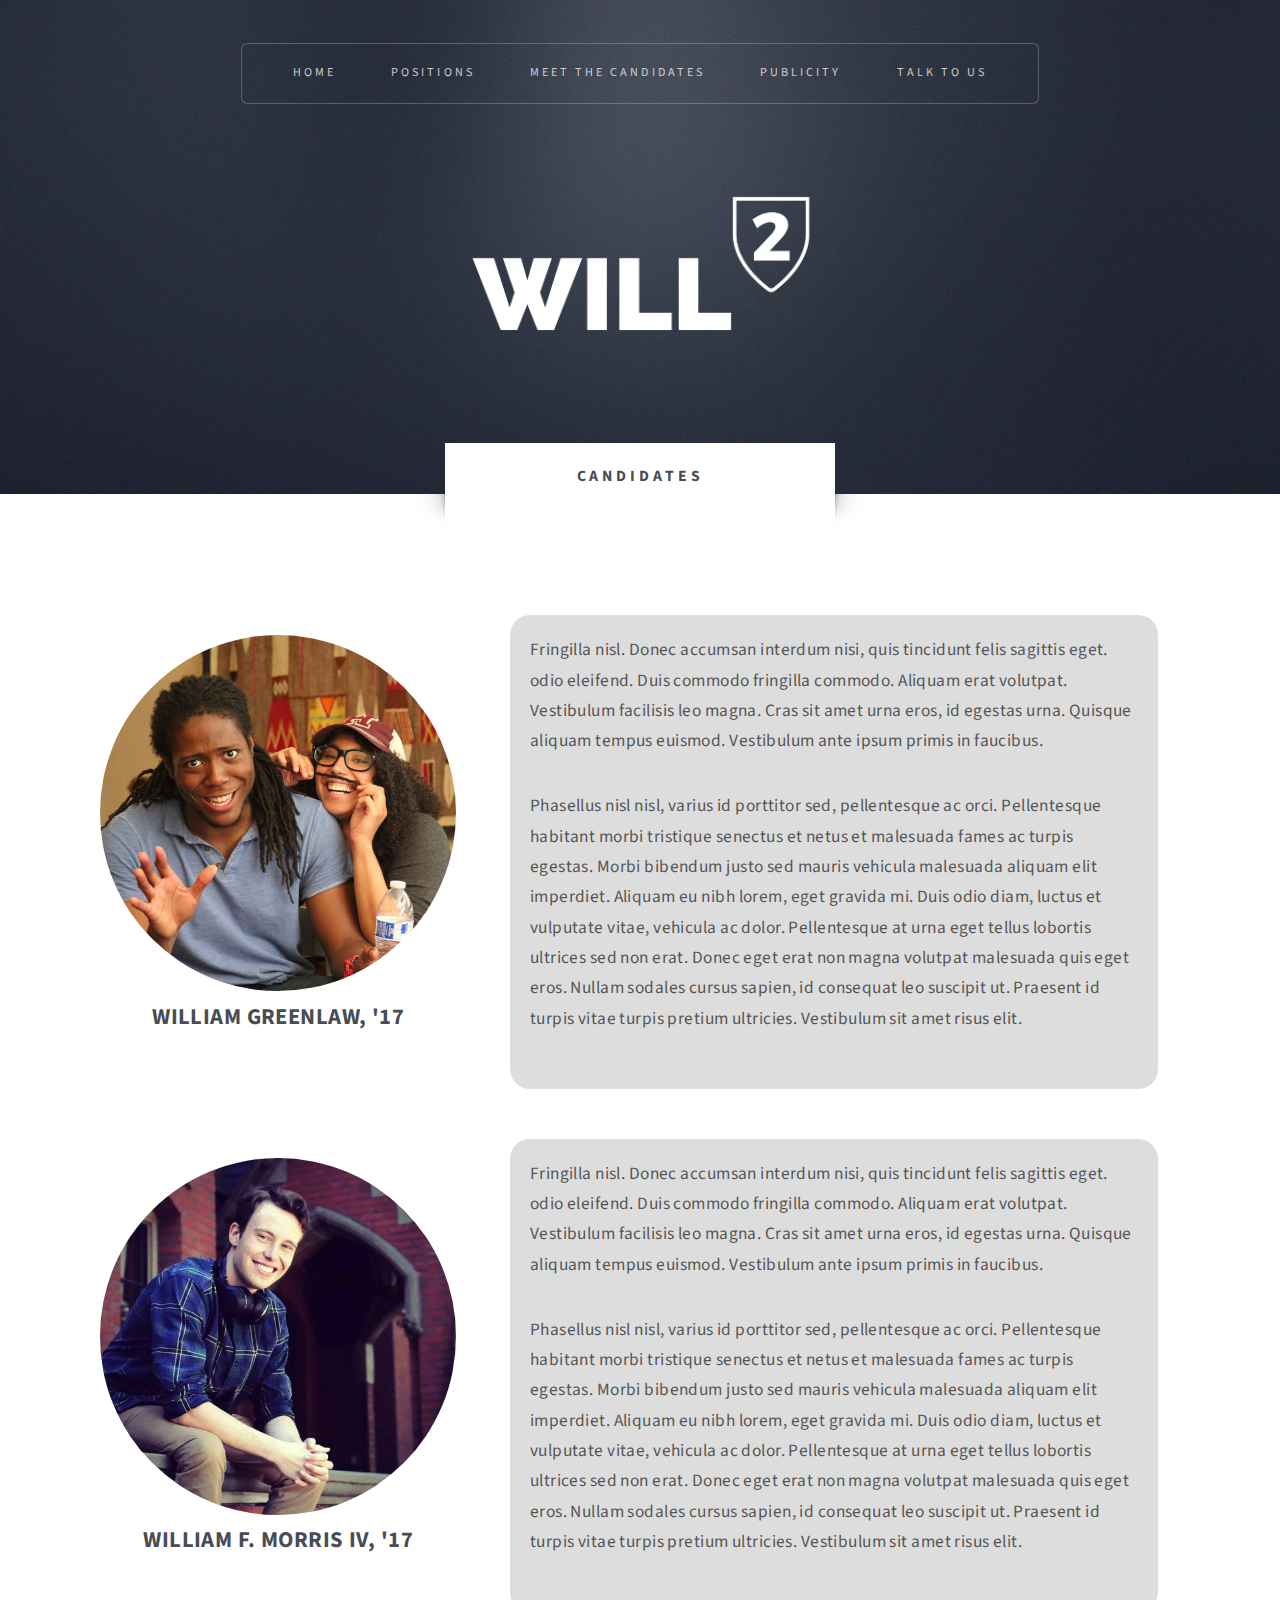
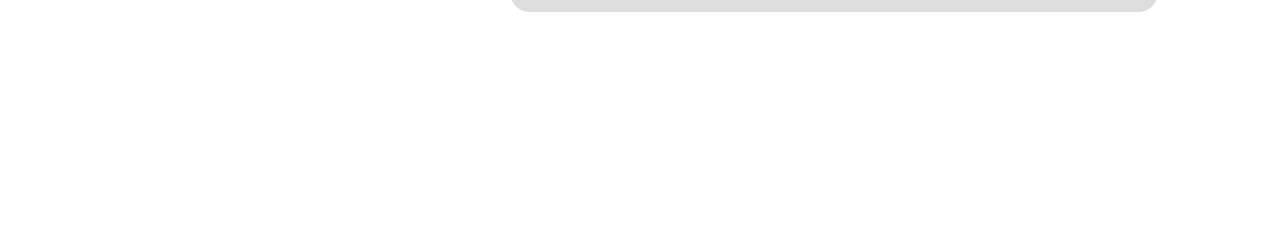
==== candidates.html @ 23d691d0 "effectively done with candidates page" ====
<!DOCTYPE HTML>
<!--
	Escape Velocity by HTML5 UP
	html5up.net | @n33co
	Free for personal and commercial use under the CCA 3.0 license (html5up.net/license)
-->
<html>
	<head>
		<title>Left Sidebar - >Escape Velocity by HTML5 UP</title>
		<meta charset="utf-8" />
		<meta name="viewport" content="width=device-width, initial-scale=1" />
		<!--[if lte IE 8]><script src="assets/js/ie/html5shiv.js"></script><![endif]-->
		<link rel="stylesheet" href="assets/css/main.css" />
		<!--[if lte IE 8]><link rel="stylesheet" href="assets/css/ie8.css" /><![endif]-->
	</head>
	<body class="no-sidebar">
		<div id="page-wrapper">

			<!-- Header -->
				<div id="header-wrapper" class="wrapper">
					<div id="header">

						<!-- Logo -->
							<div id="logo" style="position: relative; bottom: 50px">
								<img src = "images/WW-logoWhite.png" style = "height:250px"></img>
							</div>

						<!-- Nav -->
							<nav id="nav">
								<ul>
									<li class="current"><a href="index.html">Home</a></li>
									<li>
										<a href="#">Positions</a>
										<ul>
											<li><a href="#">Sexual Assault</a></li>
											<li><a href="#">Mental Health</a></li>
											<li><a href="#">Social Spaces</a></li>
											<li><a href="#">Accessibility</a></li>
										</ul>
									</li>
									<li><a href="candidates.html">Meet the Candidates</a></li>
									<li><a href="publicity.html">Publicity</a></li>
									<li><a href="contact.html">Talk to Us</a></li>
								</ul>
							</nav>

					</div>
				</div>
<!-- Main -->
				<div class="wrapper style2">
					<div class="title">Candidates</div>
					<div id="main" class="container">

						<!-- Content -->
							<div id="content">
								<div class = "block">
									<div class="profile-block">
										<img class="profile" src="images/greenlaw.jpg">
										<div align="center" class="profile-title">
											<p><strong>WILLIAM GREENLAW, '17</strong></p> 
										</div>
									</div>
									<div class = "profile-content">
										<p>Fringilla nisl. Donec accumsan interdum nisi, quis tincidunt felis sagittis eget.
											odio eleifend. Duis commodo fringilla commodo. Aliquam erat volutpat. Vestibulum
											facilisis leo magna. Cras sit amet urna eros, id egestas urna. Quisque aliquam
											tempus euismod. Vestibulum ante ipsum primis in faucibus.</p>
											<p>Phasellus nisl nisl, varius id porttitor sed, pellentesque ac orci. Pellentesque
											habitant morbi tristique senectus et netus et malesuada fames ac turpis egestas. Morbi
											bibendum justo sed mauris vehicula malesuada aliquam elit imperdiet. Aliquam eu nibh
											lorem, eget gravida mi. Duis odio diam, luctus et vulputate vitae, vehicula ac dolor.
											Pellentesque at urna eget tellus lobortis ultrices sed non erat. Donec eget erat non
											magna volutpat malesuada quis eget eros. Nullam sodales cursus sapien, id consequat
											leo suscipit ut. Praesent id turpis vitae turpis pretium ultricies. Vestibulum sit
											amet risus elit.</p>
									</div>
								</div>
								
								<div class = "block">
									<div class="profile-block">
										<img class="profile" src="images/morris.jpg">
										<div align="center" class="profile-title">
											<p><strong>WILLIAM F. MORRIS IV, '17</strong></p> 
										</div>
									</div>
									<div class = "profile-content">
										<p>Fringilla nisl. Donec accumsan interdum nisi, quis tincidunt felis sagittis eget.
											odio eleifend. Duis commodo fringilla commodo. Aliquam erat volutpat. Vestibulum
											facilisis leo magna. Cras sit amet urna eros, id egestas urna. Quisque aliquam
											tempus euismod. Vestibulum ante ipsum primis in faucibus.</p>
											<p>Phasellus nisl nisl, varius id porttitor sed, pellentesque ac orci. Pellentesque
											habitant morbi tristique senectus et netus et malesuada fames ac turpis egestas. Morbi
											bibendum justo sed mauris vehicula malesuada aliquam elit imperdiet. Aliquam eu nibh
											lorem, eget gravida mi. Duis odio diam, luctus et vulputate vitae, vehicula ac dolor.
											Pellentesque at urna eget tellus lobortis ultrices sed non erat. Donec eget erat non
											magna volutpat malesuada quis eget eros. Nullam sodales cursus sapien, id consequat
											leo suscipit ut. Praesent id turpis vitae turpis pretium ultricies. Vestibulum sit
											amet risus elit.</p>
									</div>
								</div>
							</div>

					</div>
				</div>

			
		<!-- Scripts -->

			<script src="assets/js/jquery.min.js"></script>
			<script src="assets/js/jquery.dropotron.min.js"></script>
			<script src="assets/js/skel.min.js"></script>
			<script src="assets/js/skel-viewport.min.js"></script>
			<script src="assets/js/util.js"></script>
			<!--[if lte IE 8]><script src="assets/js/ie/respond.min.js"></script><![endif]-->
			<script src="assets/js/main.js"></script>

	</body>
</html>
---- assets/css/main.css ----
@import url("http://fonts.googleapis.com/css?family=Source+Sans+Pro:400,400italic,700,900");
@import url("font-awesome.min.css");

/*
	Escape Velocity by HTML5 UP
	html5up.net | @n33co
	Free for personal and commercial use under the CCA 3.0 license (html5up.net/license)
*/

/* Reset */

	html, body, div, span, applet, object, iframe, h1, h2, h3, h4, h5, h6, p, blockquote, pre, a, abbr, acronym, address, big, cite, code, del, dfn, em, img, ins, kbd, q, s, samp, small, strike, strong, sub, sup, tt, var, b, u, i, center, dl, dt, dd, ol, ul, li, fieldset, form, label, legend, table, caption, tbody, tfoot, thead, tr, th, td, article, aside, canvas, details, embed, figure, figcaption, footer, header, hgroup, menu, nav, output, ruby, section, summary, time, mark, audio, video {
		margin: 0;
		padding: 0;
		border: 0;
		font-size: 100%;
		font: inherit;
		vertical-align: baseline;
	}

	article, aside, details, figcaption, figure, footer, header, hgroup, menu, nav, section {
		display: block;
	}

	body {
		line-height: 1;
	}

	ol, ul {
		list-style: none;
	}

	blockquote, q {
		quotes: none;
	}

	blockquote:before, blockquote:after, q:before, q:after {
		content: '';
		content: none;
	}

	table {
		border-collapse: collapse;
		border-spacing: 0;
	}

	body {
		-webkit-text-size-adjust: none;
	}

/* Box Model */

	*, *:before, *:after {
		-moz-box-sizing: border-box;
		-webkit-box-sizing: border-box;
		box-sizing: border-box;
	}

/* Containers */

	.container {
		margin-left: auto;
		margin-right: auto;
	}

	.container.\31 25\25 {
		width: 100%;
		max-width: 1200px;
		min-width: 960px;
	}

	.container.\37 5\25 {
		width: 720px;
	}

	.container.\35 0\25 {
		width: 480px;
	}

	.container.\32 5\25 {
		width: 240px;
	}

	.container {
		width: 960px;
	}

	@media screen and (min-width: 737px) {

		.container.\31 25\25 {
			width: 100%;
			max-width: 1500px;
			min-width: 1200px;
		}

		.container.\37 5\25 {
			width: 900px;
		}

		.container.\35 0\25 {
			width: 600px;
		}

		.container.\32 5\25 {
			width: 300px;
		}

		.container {
			width: 1200px;
		}

	}

	@media screen and (min-width: 737px) and (max-width: 1200px) {

		.container.\31 25\25 {
			width: 100%;
			max-width: 1250px;
			min-width: 1000px;
		}

		.container.\37 5\25 {
			width: 750px;
		}

		.container.\35 0\25 {
			width: 500px;
		}

		.container.\32 5\25 {
			width: 250px;
		}

		.container {
			width: 1000px;
		}

	}

	@media screen and (max-width: 736px) {

		.container.\31 25\25 {
			width: 100%;
			max-width: 125%;
			min-width: 100%;
		}

		.container.\37 5\25 {
			width: 75%;
		}

		.container.\35 0\25 {
			width: 50%;
		}

		.container.\32 5\25 {
			width: 25%;
		}

		.container {
			width: 100% !important;
		}

	}

/* Grid */

	.row {
		border-bottom: solid 1px transparent;
		-moz-box-sizing: border-box;
		-webkit-box-sizing: border-box;
		box-sizing: border-box;
	}

	.row > * {
		float: left;
		-moz-box-sizing: border-box;
		-webkit-box-sizing: border-box;
		box-sizing: border-box;
	}

	.row:after, .row:before {
		content: '';
		display: block;
		clear: both;
		height: 0;
	}

	.row.uniform > * > :first-child {
		margin-top: 0;
	}

	.row.uniform > * > :last-child {
		margin-bottom: 0;
	}

	.row.\30 \25 > * {
		padding: 0 0 0 0px;
	}

	.row.\30 \25 {
		margin: 0 0 -1px 0px;
	}

	.row.uniform.\30 \25 > * {
		padding: 0px 0 0 0px;
	}

	.row.uniform.\30 \25 {
		margin: 0px 0 -1px 0px;
	}

	.row > * {
		padding: 0 0 0 40px;
	}

	.row {
		margin: 0 0 -1px -40px;
	}

	.row.uniform > * {
		padding: 40px 0 0 40px;
	}

	.row.uniform {
		margin: -40px 0 -1px -40px;
	}

	.row.\32 00\25 > * {
		padding: 0 0 0 80px;
	}

	.row.\32 00\25 {
		margin: 0 0 -1px -80px;
	}

	.row.uniform.\32 00\25 > * {
		padding: 80px 0 0 80px;
	}

	.row.uniform.\32 00\25 {
		margin: -80px 0 -1px -80px;
	}

	.row.\31 50\25 > * {
		padding: 0 0 0 60px;
	}

	.row.\31 50\25 {
		margin: 0 0 -1px -60px;
	}

	.row.uniform.\31 50\25 > * {
		padding: 60px 0 0 60px;
	}

	.row.uniform.\31 50\25 {
		margin: -60px 0 -1px -60px;
	}

	.row.\35 0\25 > * {
		padding: 0 0 0 20px;
	}

	.row.\35 0\25 {
		margin: 0 0 -1px -20px;
	}

	.row.uniform.\35 0\25 > * {
		padding: 20px 0 0 20px;
	}

	.row.uniform.\35 0\25 {
		margin: -20px 0 -1px -20px;
	}

	.row.\32 5\25 > * {
		padding: 0 0 0 10px;
	}

	.row.\32 5\25 {
		margin: 0 0 -1px -10px;
	}

	.row.uniform.\32 5\25 > * {
		padding: 10px 0 0 10px;
	}

	.row.uniform.\32 5\25 {
		margin: -10px 0 -1px -10px;
	}

	.\31 2u, .\31 2u\24 {
		width: 100%;
		clear: none;
		margin-left: 0;
	}

	.\31 1u, .\31 1u\24 {
		width: 91.6666666667%;
		clear: none;
		margin-left: 0;
	}

	.\31 0u, .\31 0u\24 {
		width: 83.3333333333%;
		clear: none;
		margin-left: 0;
	}

	.\39 u, .\39 u\24 {
		width: 75%;
		clear: none;
		margin-left: 0;
	}

	.\38 u, .\38 u\24 {
		width: 66.6666666667%;
		clear: none;
		margin-left: 0;
	}

	.\37 u, .\37 u\24 {
		width: 58.3333333333%;
		clear: none;
		margin-left: 0;
	}

	.\36 u, .\36 u\24 {
		width: 50%;
		clear: none;
		margin-left: 0;
	}

	.\35 u, .\35 u\24 {
		width: 41.6666666667%;
		clear: none;
		margin-left: 0;
	}

	.\34 u, .\34 u\24 {
		width: 33.3333333333%;
		clear: none;
		margin-left: 0;
	}

	.\33 u, .\33 u\24 {
		width: 25%;
		clear: none;
		margin-left: 0;
	}

	.\32 u, .\32 u\24 {
		width: 16.6666666667%;
		clear: none;
		margin-left: 0;
	}

	.\31 u, .\31 u\24 {
		width: 8.3333333333%;
		clear: none;
		margin-left: 0;
	}

	.\31 2u\24 + *,
	.\31 1u\24 + *,
	.\31 0u\24 + *,
	.\39 u\24 + *,
	.\38 u\24 + *,
	.\37 u\24 + *,
	.\36 u\24 + *,
	.\35 u\24 + *,
	.\34 u\24 + *,
	.\33 u\24 + *,
	.\32 u\24 + *,
	.\31 u\24 + * {
		clear: left;
	}

	.\-11u {
		margin-left: 91.66667%;
	}

	.\-10u {
		margin-left: 83.33333%;
	}

	.\-9u {
		margin-left: 75%;
	}

	.\-8u {
		margin-left: 66.66667%;
	}

	.\-7u {
		margin-left: 58.33333%;
	}

	.\-6u {
		margin-left: 50%;
	}

	.\-5u {
		margin-left: 41.66667%;
	}

	.\-4u {
		margin-left: 33.33333%;
	}

	.\-3u {
		margin-left: 25%;
	}

	.\-2u {
		margin-left: 16.66667%;
	}

	.\-1u {
		margin-left: 8.33333%;
	}

	@media screen and (min-width: 737px) {

		.row > * {
			padding: 50px 0 0 50px;
		}

		.row {
			margin: -50px 0 -1px -50px;
		}

		.row.uniform > * {
			padding: 50px 0 0 50px;
		}

		.row.uniform {
			margin: -50px 0 -1px -50px;
		}

		.row.\32 00\25 > * {
			padding: 100px 0 0 100px;
		}

		.row.\32 00\25 {
			margin: -100px 0 -1px -100px;
		}

		.row.uniform.\32 00\25 > * {
			padding: 100px 0 0 100px;
		}

		.row.uniform.\32 00\25 {
			margin: -100px 0 -1px -100px;
		}

		.row.\31 50\25 > * {
			padding: 75px 0 0 75px;
		}

		.row.\31 50\25 {
			margin: -75px 0 -1px -75px;
		}

		.row.uniform.\31 50\25 > * {
			padding: 75px 0 0 75px;
		}

		.row.uniform.\31 50\25 {
			margin: -75px 0 -1px -75px;
		}

		.row.\35 0\25 > * {
			padding: 25px 0 0 25px;
		}

		.row.\35 0\25 {
			margin: -25px 0 -1px -25px;
		}

		.row.uniform.\35 0\25 > * {
			padding: 25px 0 0 25px;
		}

		.row.uniform.\35 0\25 {
			margin: -25px 0 -1px -25px;
		}

		.row.\32 5\25 > * {
			padding: 12.5px 0 0 12.5px;
		}

		.row.\32 5\25 {
			margin: -12.5px 0 -1px -12.5px;
		}

		.row.uniform.\32 5\25 > * {
			padding: 12.5px 0 0 12.5px;
		}

		.row.uniform.\32 5\25 {
			margin: -12.5px 0 -1px -12.5px;
		}

		.\31 2u\28desktop\29, .\31 2u\24\28desktop\29 {
			width: 100%;
			clear: none;
			margin-left: 0;
		}

		.\31 1u\28desktop\29, .\31 1u\24\28desktop\29 {
			width: 91.6666666667%;
			clear: none;
			margin-left: 0;
		}

		.\31 0u\28desktop\29, .\31 0u\24\28desktop\29 {
			width: 83.3333333333%;
			clear: none;
			margin-left: 0;
		}

		.\39 u\28desktop\29, .\39 u\24\28desktop\29 {
			width: 75%;
			clear: none;
			margin-left: 0;
		}

		.\38 u\28desktop\29, .\38 u\24\28desktop\29 {
			width: 66.6666666667%;
			clear: none;
			margin-left: 0;
		}

		.\37 u\28desktop\29, .\37 u\24\28desktop\29 {
			width: 58.3333333333%;
			clear: none;
			margin-left: 0;
		}

		.\36 u\28desktop\29, .\36 u\24\28desktop\29 {
			width: 50%;
			clear: none;
			margin-left: 0;
		}

		.\35 u\28desktop\29, .\35 u\24\28desktop\29 {
			width: 41.6666666667%;
			clear: none;
			margin-left: 0;
		}

		.\34 u\28desktop\29, .\34 u\24\28desktop\29 {
			width: 33.3333333333%;
			clear: none;
			margin-left: 0;
		}

		.\33 u\28desktop\29, .\33 u\24\28desktop\29 {
			width: 25%;
			clear: none;
			margin-left: 0;
		}

		.\32 u\28desktop\29, .\32 u\24\28desktop\29 {
			width: 16.6666666667%;
			clear: none;
			margin-left: 0;
		}

		.\31 u\28desktop\29, .\31 u\24\28desktop\29 {
			width: 8.3333333333%;
			clear: none;
			margin-left: 0;
		}

		.\31 2u\24\28desktop\29 + *,
		.\31 1u\24\28desktop\29 + *,
		.\31 0u\24\28desktop\29 + *,
		.\39 u\24\28desktop\29 + *,
		.\38 u\24\28desktop\29 + *,
		.\37 u\24\28desktop\29 + *,
		.\36 u\24\28desktop\29 + *,
		.\35 u\24\28desktop\29 + *,
		.\34 u\24\28desktop\29 + *,
		.\33 u\24\28desktop\29 + *,
		.\32 u\24\28desktop\29 + *,
		.\31 u\24\28desktop\29 + * {
			clear: left;
		}

		.\-11u\28desktop\29 {
			margin-left: 91.66667%;
		}

		.\-10u\28desktop\29 {
			margin-left: 83.33333%;
		}

		.\-9u\28desktop\29 {
			margin-left: 75%;
		}

		.\-8u\28desktop\29 {
			margin-left: 66.66667%;
		}

		.\-7u\28desktop\29 {
			margin-left: 58.33333%;
		}

		.\-6u\28desktop\29 {
			margin-left: 50%;
		}

		.\-5u\28desktop\29 {
			margin-left: 41.66667%;
		}

		.\-4u\28desktop\29 {
			margin-left: 33.33333%;
		}

		.\-3u\28desktop\29 {
			margin-left: 25%;
		}

		.\-2u\28desktop\29 {
			margin-left: 16.66667%;
		}

		.\-1u\28desktop\29 {
			margin-left: 8.33333%;
		}

	}

	@media screen and (min-width: 737px) and (max-width: 1200px) {

		.row > * {
			padding: 35px 0 0 35px;
		}

		.row {
			margin: -35px 0 -1px -35px;
		}

		.row.uniform > * {
			padding: 35px 0 0 35px;
		}

		.row.uniform {
			margin: -35px 0 -1px -35px;
		}

		.row.\32 00\25 > * {
			padding: 70px 0 0 70px;
		}

		.row.\32 00\25 {
			margin: -70px 0 -1px -70px;
		}

		.row.uniform.\32 00\25 > * {
			padding: 70px 0 0 70px;
		}

		.row.uniform.\32 00\25 {
			margin: -70px 0 -1px -70px;
		}

		.row.\31 50\25 > * {
			padding: 52.5px 0 0 52.5px;
		}

		.row.\31 50\25 {
			margin: -52.5px 0 -1px -52.5px;
		}

		.row.uniform.\31 50\25 > * {
			padding: 52.5px 0 0 52.5px;
		}

		.row.uniform.\31 50\25 {
			margin: -52.5px 0 -1px -52.5px;
		}

		.row.\35 0\25 > * {
			padding: 17.5px 0 0 17.5px;
		}

		.row.\35 0\25 {
			margin: -17.5px 0 -1px -17.5px;
		}

		.row.uniform.\35 0\25 > * {
			padding: 17.5px 0 0 17.5px;
		}

		.row.uniform.\35 0\25 {
			margin: -17.5px 0 -1px -17.5px;
		}

		.row.\32 5\25 > * {
			padding: 8.75px 0 0 8.75px;
		}

		.row.\32 5\25 {
			margin: -8.75px 0 -1px -8.75px;
		}

		.row.uniform.\32 5\25 > * {
			padding: 8.75px 0 0 8.75px;
		}

		.row.uniform.\32 5\25 {
			margin: -8.75px 0 -1px -8.75px;
		}

		.\31 2u\28tablet\29, .\31 2u\24\28tablet\29 {
			width: 100%;
			clear: none;
			margin-left: 0;
		}

		.\31 1u\28tablet\29, .\31 1u\24\28tablet\29 {
			width: 91.6666666667%;
			clear: none;
			margin-left: 0;
		}

		.\31 0u\28tablet\29, .\31 0u\24\28tablet\29 {
			width: 83.3333333333%;
			clear: none;
			margin-left: 0;
		}

		.\39 u\28tablet\29, .\39 u\24\28tablet\29 {
			width: 75%;
			clear: none;
			margin-left: 0;
		}

		.\38 u\28tablet\29, .\38 u\24\28tablet\29 {
			width: 66.6666666667%;
			clear: none;
			margin-left: 0;
		}

		.\37 u\28tablet\29, .\37 u\24\28tablet\29 {
			width: 58.3333333333%;
			clear: none;
			margin-left: 0;
		}

		.\36 u\28tablet\29, .\36 u\24\28tablet\29 {
			width: 50%;
			clear: none;
			margin-left: 0;
		}

		.\35 u\28tablet\29, .\35 u\24\28tablet\29 {
			width: 41.6666666667%;
			clear: none;
			margin-left: 0;
		}

		.\34 u\28tablet\29, .\34 u\24\28tablet\29 {
			width: 33.3333333333%;
			clear: none;
			margin-left: 0;
		}

		.\33 u\28tablet\29, .\33 u\24\28tablet\29 {
			width: 25%;
			clear: none;
			margin-left: 0;
		}

		.\32 u\28tablet\29, .\32 u\24\28tablet\29 {
			width: 16.6666666667%;
			clear: none;
			margin-left: 0;
		}

		.\31 u\28tablet\29, .\31 u\24\28tablet\29 {
			width: 8.3333333333%;
			clear: none;
			margin-left: 0;
		}

		.\31 2u\24\28tablet\29 + *,
		.\31 1u\24\28tablet\29 + *,
		.\31 0u\24\28tablet\29 + *,
		.\39 u\24\28tablet\29 + *,
		.\38 u\24\28tablet\29 + *,
		.\37 u\24\28tablet\29 + *,
		.\36 u\24\28tablet\29 + *,
		.\35 u\24\28tablet\29 + *,
		.\34 u\24\28tablet\29 + *,
		.\33 u\24\28tablet\29 + *,
		.\32 u\24\28tablet\29 + *,
		.\31 u\24\28tablet\29 + * {
			clear: left;
		}

		.\-11u\28tablet\29 {
			margin-left: 91.66667%;
		}

		.\-10u\28tablet\29 {
			margin-left: 83.33333%;
		}

		.\-9u\28tablet\29 {
			margin-left: 75%;
		}

		.\-8u\28tablet\29 {
			margin-left: 66.66667%;
		}

		.\-7u\28tablet\29 {
			margin-left: 58.33333%;
		}

		.\-6u\28tablet\29 {
			margin-left: 50%;
		}

		.\-5u\28tablet\29 {
			margin-left: 41.66667%;
		}

		.\-4u\28tablet\29 {
			margin-left: 33.33333%;
		}

		.\-3u\28tablet\29 {
			margin-left: 25%;
		}

		.\-2u\28tablet\29 {
			margin-left: 16.66667%;
		}

		.\-1u\28tablet\29 {
			margin-left: 8.33333%;
		}

	}

	@media screen and (max-width: 736px) {

		.row > * {
			padding: 10px 0 0 10px;
		}

		.row {
			margin: -10px 0 -1px -10px;
		}

		.row.uniform > * {
			padding: 10px 0 0 10px;
		}

		.row.uniform {
			margin: -10px 0 -1px -10px;
		}

		.row.\32 00\25 > * {
			padding: 20px 0 0 20px;
		}

		.row.\32 00\25 {
			margin: -20px 0 -1px -20px;
		}

		.row.uniform.\32 00\25 > * {
			padding: 20px 0 0 20px;
		}

		.row.uniform.\32 00\25 {
			margin: -20px 0 -1px -20px;
		}

		.row.\31 50\25 > * {
			padding: 15px 0 0 15px;
		}

		.row.\31 50\25 {
			margin: -15px 0 -1px -15px;
		}

		.row.uniform.\31 50\25 > * {
			padding: 15px 0 0 15px;
		}

		.row.uniform.\31 50\25 {
			margin: -15px 0 -1px -15px;
		}

		.row.\35 0\25 > * {
			padding: 5px 0 0 5px;
		}

		.row.\35 0\25 {
			margin: -5px 0 -1px -5px;
		}

		.row.uniform.\35 0\25 > * {
			padding: 5px 0 0 5px;
		}

		.row.uniform.\35 0\25 {
			margin: -5px 0 -1px -5px;
		}

		.row.\32 5\25 > * {
			padding: 2.5px 0 0 2.5px;
		}

		.row.\32 5\25 {
			margin: -2.5px 0 -1px -2.5px;
		}

		.row.uniform.\32 5\25 > * {
			padding: 2.5px 0 0 2.5px;
		}

		.row.uniform.\32 5\25 {
			margin: -2.5px 0 -1px -2.5px;
		}

		.\31 2u\28mobile\29, .\31 2u\24\28mobile\29 {
			width: 100%;
			clear: none;
			margin-left: 0;
		}

		.\31 1u\28mobile\29, .\31 1u\24\28mobile\29 {
			width: 91.6666666667%;
			clear: none;
			margin-left: 0;
		}

		.\31 0u\28mobile\29, .\31 0u\24\28mobile\29 {
			width: 83.3333333333%;
			clear: none;
			margin-left: 0;
		}

		.\39 u\28mobile\29, .\39 u\24\28mobile\29 {
			width: 75%;
			clear: none;
			margin-left: 0;
		}

		.\38 u\28mobile\29, .\38 u\24\28mobile\29 {
			width: 66.6666666667%;
			clear: none;
			margin-left: 0;
		}

		.\37 u\28mobile\29, .\37 u\24\28mobile\29 {
			width: 58.3333333333%;
			clear: none;
			margin-left: 0;
		}

		.\36 u\28mobile\29, .\36 u\24\28mobile\29 {
			width: 50%;
			clear: none;
			margin-left: 0;
		}

		.\35 u\28mobile\29, .\35 u\24\28mobile\29 {
			width: 41.6666666667%;
			clear: none;
			margin-left: 0;
		}

		.\34 u\28mobile\29, .\34 u\24\28mobile\29 {
			width: 33.3333333333%;
			clear: none;
			margin-left: 0;
		}

		.\33 u\28mobile\29, .\33 u\24\28mobile\29 {
			width: 25%;
			clear: none;
			margin-left: 0;
		}

		.\32 u\28mobile\29, .\32 u\24\28mobile\29 {
			width: 16.6666666667%;
			clear: none;
			margin-left: 0;
		}

		.\31 u\28mobile\29, .\31 u\24\28mobile\29 {
			width: 8.3333333333%;
			clear: none;
			margin-left: 0;
		}

		.\31 2u\24\28mobile\29 + *,
		.\31 1u\24\28mobile\29 + *,
		.\31 0u\24\28mobile\29 + *,
		.\39 u\24\28mobile\29 + *,
		.\38 u\24\28mobile\29 + *,
		.\37 u\24\28mobile\29 + *,
		.\36 u\24\28mobile\29 + *,
		.\35 u\24\28mobile\29 + *,
		.\34 u\24\28mobile\29 + *,
		.\33 u\24\28mobile\29 + *,
		.\32 u\24\28mobile\29 + *,
		.\31 u\24\28mobile\29 + * {
			clear: left;
		}

		.\-11u\28mobile\29 {
			margin-left: 91.66667%;
		}

		.\-10u\28mobile\29 {
			margin-left: 83.33333%;
		}

		.\-9u\28mobile\29 {
			margin-left: 75%;
		}

		.\-8u\28mobile\29 {
			margin-left: 66.66667%;
		}

		.\-7u\28mobile\29 {
			margin-left: 58.33333%;
		}

		.\-6u\28mobile\29 {
			margin-left: 50%;
		}

		.\-5u\28mobile\29 {
			margin-left: 41.66667%;
		}

		.\-4u\28mobile\29 {
			margin-left: 33.33333%;
		}

		.\-3u\28mobile\29 {
			margin-left: 25%;
		}

		.\-2u\28mobile\29 {
			margin-left: 16.66667%;
		}

		.\-1u\28mobile\29 {
			margin-left: 8.33333%;
		}

	}

/* Basic */

	@-ms-viewport {
		width: device-width;
	}

	body, input, textarea, select {
		font-family: 'Source Sans Pro', sans-serif;
		font-weight: 400;
		color: #919499;
	}

	body.is-loading * {
		-moz-transition: none !important;
		-webkit-transition: none !important;
		-ms-transition: none !important;
		transition: none !important;
		-moz-animation: none !important;
		-webkit-animation: none !important;
		-ms-animation: none !important;
		animation: none !important;
	}

	h1, h2, h3, h4, h5, h6 {
		font-weight: 700;
		color: #484d55;
	}

		h1 a, h2 a, h3 a, h4 a, h5 a, h6 a {
			color: inherit;
			text-decoration: none;
		}

	a {
		-moz-transition: color .25s ease-in-out;
		-webkit-transition: color .25s ease-in-out;
		-ms-transition: color .25s ease-in-out;
		transition: color .25s ease-in-out;
		text-decoration: underline;
		color: #717479;
	}

		a:hover {
			text-decoration: none;
		}

	strong, b {
		font-weight: 700;
		color: #484d55;
	}

	blockquote {
		border-left: solid 0.5em #ddd;
		padding: 1em 0 1em 2em;
		font-style: italic;
	}

	em, i {
		font-style: italic;
	}

	hr {
		border: 0;
		border-top: solid 1px #ddd;
	}

	sub {
		position: relative;
		top: 0.5em;
		font-size: 0.8em;
	}

	sup {
		position: relative;
		top: -0.5em;
		font-size: 0.8em;
	}

	.nobr {
		white-space: nowrap;
	}

	br.clear {
		clear: both;
	}

	p, ul, ol, dl, table, blockquote, form {
		margin-bottom: 2em;
	}

/* Table */

	table {
		width: 100%;
	}

		table.default {
			width: 100%;
		}

			table.default tbody tr:nth-child(2n+2) {
				background: #f4f4f4;
			}

			table.default td {
				padding: 0.5em 1em 0.5em 1em;
			}

			table.default th {
				text-align: left;
				font-weight: 400;
				padding: 0.5em 1em 0.5em 1em;
			}

			table.default thead {
				background: #484d55;
				color: #fff;
			}

			table.default tfoot {
				background: #eee;
			}

/* Form */

	form label {
		display: block;
		font-weight: 700;
		color: #484d55;
	}

	form input[type="text"],
	form input[type="email"],
	form input[type="password"],
	form select,
	form textarea {
		-moz-transition: all .25s ease-in-out;
		-webkit-transition: all .25s ease-in-out;
		-ms-transition: all .25s ease-in-out;
		transition: all .25s ease-in-out;
		-webkit-appearance: none;
		display: block;
		border: 0;
		background: #eee;
		box-shadow: inset 0px 0px 1px 0px #a0a1a7;
		border-radius: 0.35em;
		width: 100%;
		padding: 0.75em 1em 0.75em 1em;
	}

		form input[type="text"]:focus,
		form input[type="email"]:focus,
		form input[type="password"]:focus,
		form select:focus,
		form textarea:focus {
			background: #f8f8f8;
		}

	form input[type="text"],
	form input[type="email"]
	input[type="password"] {
		line-height: 1em;
	}

	form select {
		line-height: 1em;
	}

	form textarea {
		min-height: 10em;
	}

	form .formerize-placeholder {
		color: #555 !important;
		font-style: italic;
	}

	form ::-webkit-input-placeholder {
		color: #555 !important;
		font-style: italic;
		line-height: 1.35em;
	}

	form :-moz-placeholder {
		color: #555 !important;
		font-style: italic;
	}

	form ::-moz-placeholder {
		color: #555 !important;
		font-style: italic;
	}

	form :-ms-input-placeholder {
		color: #555 !important;
		font-style: italic;
	}

	form ::-moz-focus-inner {
		border: 0;
	}

/* Section/Article */

	section,
	article {
		margin-bottom: 3em;
	}

	section > :last-child,
	article > :last-child,
	section:last-child,
	article:last-child {
		margin-bottom: 0;
	}

	header.style1 {
		text-align: center;
	}

		header.style1 h2 {
			font-weight: 700;
		}

		header.style1 p {
			color: #b1b4b9;
		}

/* Image */

	.image {
		display: inline-block;
	}

		.image img {
			display: block;
			width: 100%;
		}

		.image.fit {
			display: block;
			width: 100%;
		}

		.image.left {
			float: left;
			margin: 0 2em 2em 0;
		}

		.image.centered {
			display: block;
			margin: 0 0 2em 0;
		}

			.image.centered img {
				margin: 0 auto;
				width: auto;
			}

		.image.featured {
			display: block;
			width: 100%;
			margin: 0 0 2em 0;
		}

/* Button */

	input[type="button"],
	input[type="submit"],
	input[type="reset"],
	button,
	.button {
		-moz-transition: all .25s ease-in-out;
		-webkit-transition: all .25s ease-in-out;
		-ms-transition: all .25s ease-in-out;
		transition: all .25s ease-in-out;
		display: inline-block;
		background: #444;
		text-align: center;
		text-transform: uppercase;
		font-weight: 700;
		letter-spacing: 0.25em;
		text-decoration: none;
		border-radius: 0.35em;
		border: 0;
		outline: 0;
		cursor: pointer;
	}

		input[type="button"]:hover,
		input[type="submit"]:hover,
		input[type="reset"]:hover,
		button:hover,
		.button:hover {
			background-color: #f98780;
		}

		input[type="button"].style1,
		input[type="submit"].style1,
		input[type="reset"].style1,
		button.style1,
		.button.style1 {
			background: #e97770 url("images/overlay.png");
			color: #fff;
		}

			input[type="button"].style1:hover,
			input[type="submit"].style1:hover,
			input[type="reset"].style1:hover,
			button.style1:hover,
			.button.style1:hover {
				background-color: #f98780;
			}

			input[type="button"].style1:active,
			input[type="submit"].style1:active,
			input[type="reset"].style1:active,
			button.style1:active,
			.button.style1:active {
				background-color: #d96760;
			}

		input[type="button"].style2,
		input[type="submit"].style2,
		input[type="reset"].style2,
		button.style2,
		.button.style2 {
			background: none;
			color: #606167;
			box-shadow: inset 0px 0px 2px 0px #a0a1a7;
		}

			input[type="button"].style2:hover,
			input[type="submit"].style2:hover,
			input[type="reset"].style2:hover,
			button.style2:hover,
			.button.style2:hover {
				box-shadow: inset 0px 0px 2px 0px #606167;
			}

			input[type="button"].style2:active,
			input[type="submit"].style2:active,
			input[type="reset"].style2:active,
			button.style2:active,
			.button.style2:active {
				box-shadow: inset 0px 0px 2px 0px #202127;
			}

		input[type="button"].style3,
		input[type="submit"].style3,
		input[type="reset"].style3,
		button.style3,
		.button.style3 {
			background: #2f333b url("images/overlay.png");
			color: #fff;
		}

			input[type="button"].style3:hover,
			input[type="submit"].style3:hover,
			input[type="reset"].style3:hover,
			button.style3:hover,
			.button.style3:hover {
				background-color: #3f434b;
			}

			input[type="button"].style3:active,
			input[type="submit"].style3:active,
			input[type="reset"].style3:active,
			button.style3:active,
			.button.style3:active {
				background-color: #1f232b;
			}

/* List */

	ul.default {
		list-style: disc;
		padding-left: 1em;
	}

		ul.default li {
			padding-left: 0.5em;
		}

	ul.style2 li {
		border-top: solid 1px #eee;
		padding: 1.5em 0 0 0;
		margin: 1.5em 0 0 0;
	}

		ul.style2 li:first-child {
			border-top: 0;
			padding-top: 0;
			margin-top: 0;
		}

	ul.style3 li {
		border-top: solid 1px #eee;
		padding: 0.5em 0 0 0;
		margin: 0.5em 0 0 0;
	}

		ul.style3 li:first-child {
			border-top: 0;
			padding-top: 0;
			margin-top: 0;
		}

	ol.default {
		list-style: decimal;
		padding-left: 1.25em;
	}

		ol.default li {
			padding-left: 0.25em;
		}

/* Feature List */

	.feature-list h3 {
		color: #e97770 !important;
	}

		.feature-list h3:before {
			position: relative;
			display: inline-block;
			color: #fff;
			background: #2f333b url("images/overlay.png");
			border-radius: 1em;
			text-align: center;
		}

/* Icons */

	.icon {
		text-decoration: none;
	}

		.icon:before {
			display: inline-block;
			font-family: FontAwesome;
			font-size: 1.25em;
			text-decoration: none;
			font-style: normal;
			font-weight: normal;
			line-height: 1;
			-webkit-font-smoothing: antialiased;
			-moz-osx-font-smoothing: grayscale;
		}

		.icon > .label {
			display: none;
		}

/* Wrappers */

	.wrapper {
		position: relative;
	}

		.wrapper .title {
			position: absolute;
			top: 0;
			left: 50%;
			text-align: center;
			text-transform: uppercase;
			display: block;
			font-weight: 700;
			letter-spacing: 0.25em;
		}

			.wrapper .title:before {
				content: '';
				position: absolute;
				bottom: -38px;
				left: -35px;
				width: 35px;
				height: 38px;
				background: url("images/shadow.png");
			}

			.wrapper .title:after {
				-moz-transform: scaleX(-1);
				-webkit-transform: scaleX(-1);
				-ms-transform: scaleX(-1);
				transform: scaleX(-1);
				content: '';
				position: absolute;
				bottom: -38px;
				right: -35px;
				width: 35px;
				height: 38px;
				background: url("images/shadow.png");
			}

		.wrapper.style1 {
			background: #DC143C url("images/overlay.png");
			color: #eee;
			color: rgba(255, 255, 255, 0.75);
		}

			.wrapper.style1 .title {
				background: #DC143C url("images/overlay.png");
				color: #fff;
			}

			.wrapper.style1 h1, .wrapper.style1 h2, .wrapper.style1 h3, .wrapper.style1 h4, .wrapper.style1 h5, .wrapper.style1 h6, .wrapper.style1 strong, .wrapper.style1 b, .wrapper.style1 a {
				color: #fff;
			}

		.wrapper.style2 {
			background: #fff;
		}

			.wrapper.style2 .title {
				background: #fff;
				color: #484d55;
			}

		.wrapper.style3 {
			background: #f3f3f3 url("images/overlay.png");
		}

			.wrapper.style3 .title {
				background: #f3f3f3 url("images/overlay.png");
				color: #484d55;
			}

			.wrapper.style3 .image {
				border: solid 10px #fff;
			}

	#header-wrapper {
		background: url("../../images/banner.jpg") center center;
		background-size: cover;
	}

		#header-wrapper:before {
			content: '';
			position: absolute;
			top: 0;
			left: 0;
			width: 100%;
			height: 100%;
			background: url("images/overlay.png");
		}

	#footer-wrapper {
		background: #282b34 url("images/overlay.png");
		color: #eee;
		color: rgba(255, 255, 255, 0.5);
	}

		#footer-wrapper h1, #footer-wrapper h2, #footer-wrapper h3, #footer-wrapper h4, #footer-wrapper h5, #footer-wrapper h6, #footer-wrapper strong, #footer-wrapper b, #footer-wrapper a {
			color: #fff;
		}

		#footer-wrapper hr {
			border-top-color: #333;
			border-top-color: rgba(255, 255, 255, 0.05);
		}

		#footer-wrapper form input[type="text"],
		#footer-wrapper form input[type="email"],
		#footer-wrapper form input[type="password"],
		#footer-wrapper form select,
		#footer-wrapper form textarea {
			background: #ccc;
			box-shadow: none;
		}

			#footer-wrapper form input[type="text"]:focus,
			#footer-wrapper form input[type="email"]:focus,
			#footer-wrapper form input[type="password"]:focus,
			#footer-wrapper form select:focus,
			#footer-wrapper form textarea:focus {
				background: #fff;
			}

		#footer-wrapper input[type="button"],
		#footer-wrapper input[type="submit"],
		#footer-wrapper input[type="reset"],
		#footer-wrapper button,
		#footer-wrapper .button {
			color: #fff;
			box-shadow: inset 0px 0px 2px 0px rgba(255, 255, 255, 0.5);
		}

			#footer-wrapper input[type="button"]:hover,
			#footer-wrapper input[type="submit"]:hover,
			#footer-wrapper input[type="reset"]:hover,
			#footer-wrapper button:hover,
			#footer-wrapper .button:hover {
				color: #fff;
				box-shadow: inset 0px 0px 2px 0px rgba(255, 255, 255, 0.65);
			}

			#footer-wrapper input[type="button"]:active,
			#footer-wrapper input[type="submit"]:active,
			#footer-wrapper input[type="reset"]:active,
			#footer-wrapper button:active,
			#footer-wrapper .button:active {
				box-shadow: inset 0px 0px 2px 0px rgba(255, 255, 255, 0.75);
			}

			#footer-wrapper input[type="button"].style2:active,
			#footer-wrapper input[type="submit"].style2:active,
			#footer-wrapper input[type="reset"].style2:active,
			#footer-wrapper button.style2:active,
			#footer-wrapper .button.style2:active {
				box-shadow: inset 0px 0px 2px 0px rgba(255, 255, 255, 0.75);
			}

		#footer-wrapper .title {
			background: #282b34 url("images/overlay.png");
			color: #eee;
		}

		#footer-wrapper header.style1 h2 {
			color: #fff;
		}

		#footer-wrapper header.style1 .p {
			color: inherit;
		}

		#footer-wrapper .feature-list section {
			border-top-color: #333;
			border-top-color: rgba(255, 255, 255, 0.05);
		}

		#footer-wrapper .feature-list h3:before {
			background: #3d4249 url("images/overlay.png");
		}

/* Logo */

	#logo h1 {
		font-weight: 900;
		text-transform: uppercase;
		color: #fff;
	}

	#logo p {
		color: #eee;
		color: rgba(255, 255, 255, 0.5);
		text-transform: uppercase;
	}

/* Intro */

	#intro > .style2 {
		font-weight: 700;
		color: #fff;
		border-radius: 0.35em;
		box-shadow: inset 0px 0px 1px 1px rgba(255, 255, 255, 0.25);
	}

		#intro > .style2 a {
			color: inherit;
			text-decoration: none;
		}

/* Highlights */

	#highlights .highlight {
		text-align: center;
	}

		#highlights .highlight h3 {
			color: #e97770;
		}

/* Copyright */

	#copyright {
		text-align: center;
	}

		#copyright ul {
			display: inline-block;
			border-radius: 0.35em;
			box-shadow: inset 0px 0px 1px 1px rgba(255, 255, 255, 0.05);
			color: #aaa;
			color: rgba(255, 255, 255, 0.25);
		}

		#copyright a {
			color: inherit;
		}

			#copyright a:hover {
				color: #fff;
			}

/* Desktop + Tablet */

	@media screen and (min-width: 737px) {

		/* Basic */

			body, input, select, textarea {
				font-size: 13pt;
				line-height: 1.75em;
				letter-spacing: 0.025em;
			}

			body {
				min-width: 1200px;
			}

			hr {
				margin: 2em 0 2em 0;
			}

		/* Section/Article */

			section, article {
				margin: 0 0 4em 0;
			}

			header.style1 {
				padding: 3em 0 3em 0;
			}

				header.style1 h2 {
					font-size: 2em;
					letter-spacing: 0.075em;
					line-height: 1.5em;
				}

				header.style1 p {
					display: block;
					margin: 1.15em 0 0 0;
					font-size: 1.3em;
					letter-spacing: 0.075em;
					line-height: 1.5em;
				}

		/* Form */

			form label {
				margin: 0.25em 0 0.5em 0;
			}

		/* Button */

			input[type="button"],
			input[type="submit"],
			input[type="reset"],
			button,
			.button {
				padding: 0 2.25em 0 2.25em;
				font-size: 0.9em;
				min-width: 12em;
				height: 4em;
				line-height: 4em;
			}

				input[type="button"].big,
				input[type="submit"].big,
				input[type="reset"].big,
				button.big,
				.button.big {
					font-size: 1em;
					min-width: 14em;
				}

		/* List */

			ul.actions {
				margin: 3em 0 0 0;
			}

				ul.actions li {
					display: inline-block;
					margin: 0 0.75em 0 0.75em;
				}

					ul.actions li:first-child {
						margin-left: 0;
					}

					ul.actions li:last-child {
						margin-right: 0;
					}

			ul.actions-centered {
				text-align: center;
			}

			form ul.actions {
				margin-top: 0;
			}

		/* Feature List */

			.feature-list section {
				padding-top: 2em;
				border-top: solid 1px #eee;
			}

			.feature-list .row:first-child section {
				padding-top: 0;
				border-top: 0;
			}

			.feature-list h3 {
				margin: 0 0 0.75em 0;
				font-size: 1.15em;
				letter-spacing: 0.05em;
				margin-top: -0.35em;
			}

				.feature-list h3:before {
					width: 64px;
					height: 64px;
					line-height: 64px;
					margin-right: 0.75em;
					font-size: 32px;
					top: 0.2em;
				}

			.feature-list p {
				margin: 0 0 0 5em;
			}

			.feature-list.small h3:before {
				font-size: 24px;
				line-height: 45px;
				width: 45px;
				height: 45px;
				margin-right: 1em;
			}

			.feature-list.small p {
				margin: 0 0 0 4em;
			}

		/* Box */

			.box header {
				margin: 0 0 1.5em 0;
			}

				.box header.style1 {
					position: relative;
					margin: -0.5em 0 0 0;
					padding-top: 0;
				}

			.box h2 {
				margin: 0 0 0.75em 0;
				font-size: 1.15em;
				letter-spacing: 0.05em;
			}

			.box h3 {
				margin: 0 0 0.5em 0;
				font-size: 1em;
				font-weight: 600;
				letter-spacing: 0.05em;
			}

			.box.post-excerpt .image.left {
				position: relative;
				top: 0.5em;
				width: 5em;
			}

			.box.post-excerpt h3, .box.post-excerpt p {
				margin-left: 7em;
			}

		/* Wrappers */

			.wrapper {
				padding: 6em 0 9em 0;
			}

				.wrapper .title {
					font-size: 0.9em;
					width: 25em;
					height: 3.25em;
					top: -3.25em;
					line-height: 3.25em;
					margin-bottom: -3.25em;
					margin-left: -12.5em;
					padding-top: 0.5em;
				}

			#header-wrapper {
				padding: 0;
			}

			#intro-wrapper {
				padding-bottom: 8em;
			}

		/* Header */

			#header {
				position: relative;
				padding: 12em 0;
			}

			.homepage #header {
				padding: 18em 0;
			}

		/* Logo */

			#logo {
				position: absolute;
				height: 5em;
				top: 50%;
				left: 0;
				width: 100%;
				text-align: center;
				margin-top: -0.5em;
			}

			.homepage #logo {
				margin-top: -1em;
			}

			#logo h1 {
				font-size: 2em;
				letter-spacing: 0.25em;
			}

			#logo p {
				margin: 1.25em 0 0 0;
				display: block;
				letter-spacing: 0.2em;
				font-size: 0.9em;
			}

		/* Nav */

			#nav {
				position: absolute;
				display: block;
				top: 2.5em;
				left: 0;
				width: 100%;
				text-align: center;
			}

				#nav > ul {
					display: inline-block;
					border-radius: 0.35em;
					box-shadow: inset 0px 0px 1px 1px rgba(255, 255, 255, 0.25);
					padding: 0 1.5em 0 1.5em;
				}

					#nav > ul > li {
						display: inline-block;
						text-align: center;
						padding: 0 1.5em 0 1.5em;
					}

						#nav > ul > li > ul {
							display: none;
						}

						#nav > ul > li > a, #nav > ul > li > span {
							display: block;
							color: #eee;
							color: rgba(255, 255, 255, 0.75);
							text-transform: uppercase;
							text-decoration: none;
							font-size: 0.7em;
							letter-spacing: 0.25em;
							height: 5em;
							line-height: 5em;
							-moz-transition: all .25s ease-in-out;
							-webkit-transition: all .25s ease-in-out;
							-o-transition: all .25s ease-in-out;
							-ms-transition: all .25s ease-in-out;
							transition: all .25s ease-in-out;
							outline: 0;
						}

						#nav > ul > li:hover > a {
							color: #fff;
						}

						#nav > ul > li.active > a, #nav > ul > li.active > span {
							color: #fff;
						}

			.dropotron {
				background: #222835 url("images/overlay.png");
				background-color: rgba(44, 50, 63, 0.925);
				padding: 1.25em 1em 1.25em 1em;
				border-radius: 0.35em;
				box-shadow: inset 0px 0px 1px 1px rgba(255, 255, 255, 0.25);
				min-width: 12em;
				text-align: left;
				margin-top: -1.25em;
				margin-left: -1px;
			}

				.dropotron.level-0 {
					margin-top: -1px;
					margin-left: 0;
					border-top-left-radius: 0;
					border-top-right-radius: 0;
				}

				.dropotron a, .dropotron span {
					-moz-transition: all .25s ease-in-out;
					-webkit-transition: all .25s ease-in-out;
					-ms-transition: all .25s ease-in-out;
					transition: all .25s ease-in-out;
					display: block;
					color: #eee;
					color: rgba(255, 255, 255, 0.75);
					text-transform: uppercase;
					text-decoration: none;
					font-size: 0.7em;
					letter-spacing: 0.25em;
					border-top: solid 1px rgba(255, 255, 255, 0.15);
					line-height: 3em;
				}

				.dropotron li:first-child a, .dropotron li:first-child span {
					border-top: 0;
				}

				.dropotron li:hover > a, .dropotron li:hover > span {
					color: #fff;
				}

		/* Intro */

			#intro {
				text-align: center;
			}

				#intro > .style1 {
					font-size: 1.5em;
					letter-spacing: 0.075em;
				}

				#intro > .style2 {
					font-size: 2.75em;
					letter-spacing: 0.075em;
					line-height: 1.35em;
					padding: 1em 0 1em 0;
					margin-bottom: 1em;
				}

				#intro > .style3 {
					font-size: 1.1em;
					width: 48em;
					margin: 0 auto;
				}

		/* Features */

			#features {
				padding: 0 6em 0 6em;
			}

				#features header.style1 {
					padding-bottom: 5em;
				}

				#features .actions {
					margin-top: 5em;
				}

		/* Highlights */

			#highlights .highlight h3 {
				margin: 0 0 0.75em 0;
				font-size: 1.15em;
				letter-spacing: 0.05em;
			}

		/* Main */

			#main {
				margin-top: 1em;
				margin-bottom: 1em;
			}

			.homepage #main {
				margin-top: 0;
				margin-bottom: 0;
			}

		/* Footer */

			#footer header.style1 {
				padding-bottom: 0;
			}

			#footer hr {
				margin: 6em 0 6em 0;
			}

		/* Copyright */

			#copyright {
				margin: 6em 0 0 0;
			}

				#copyright ul {
					padding: 0.75em 2em;
					font-size: 0.9em;
				}

					#copyright ul li {
						display: inline-block;
						margin-left: 1em;
						padding-left: 1em;
						border-left: solid 1px #333;
						border-left-color: rgba(255, 255, 255, 0.05);
					}

						#copyright ul li:first-child {
							border-left: 0;
							margin-left: 0;
							padding-left: 0;
						}

	}

/* Tablet Only */

	@media screen and (min-width: 737px) and (max-width: 1200px) {

		/* Basic */

			body {
				min-width: 1000px;
				font-size: 12pt;
				line-height: 1.5em;
				letter-spacing: 0.015em;
			}

			input, select, textarea {
				font-size: 12pt;
				line-height: 1.5em;
				letter-spacing: 0.015em;
			}

			body {
				min-width: 960px;
			}

		/* Wrappers */

			.wrapper {
				padding: 4em 0 7em 0;
			}

			#intro-wrapper {
				padding-bottom: 7em;
			}

			#footer-wrapper hr {
				margin: 3em 0 3em 0;
			}

		/* Header */

			#header {
				padding: 10em 0;
			}

			.homepage #header {
				padding: 14em 0;
			}

		/* Logo */

			#logo {
				margin-top: -0.5em !important;
			}

				#logo h1 {
					font-size: 1.75em;
				}

		/* Intro */

			#intro > .style1 {
				font-size: 1.25em;
			}

			#intro > .style2 {
				font-size: 2.25em;
			}

		/* Copyright */

			#copyright {
				margin: 3em 0 0 0;
			}

	}

/* Mobile Only */

	#navPanel, #titleBar {
		display: none;
	}

	@media screen and (max-width: 736px) {

		/* Basic */

			html, body {
				overflow-x: hidden;
			}

			body, input, select, textarea {
				line-height: 1.5em;
				font-size: 10.5pt;
				letter-spacing: 0;
			}

			h2, h3, h4, h5, h6 {
				font-size: 1.2em;
				letter-spacing: 0.05em;
				margin: 0 0 1em 0;
			}

			hr {
				margin: 1em 0 1em 0;
			}

		/* Section/Article */

			section, article {
				clear: both;
				padding: 1em 0 1em 0 !important;
			}

			header br {
				display: none;
			}

			header.style1 {
				padding: 0 0 1em 0;
			}

				header.style1 h2 {
					font-size: 1.5em;
					letter-spacing: 0.075em;
					line-height: 1.25em;
				}

				header.style1 p {
					display: block;
					margin: 0;
				}

		/* Button */

			input,
			input[type="button"],
			input[type="submit"],
			input[type="reset"],
			button,
			.button {
				display: block;
				width: 100%;
				font-size: 1em;
				padding: 1em 0 1em 0;
				max-width: 30em;
				margin: 0 auto;
			}

		/* List */

			ul.actions {
				margin: 2em 0 0 0;
			}

				ul.actions li {
					margin: 15px 0 0 0;
				}

			form ul.actions {
				margin: 1em 0 0 0;
			}

		/* Feature List */

			.feature-list section {
				border-top: solid 1px #eee;
			}

			.feature-list > div > div:first-child > div:first-child > section {
				border-top: 0;
				padding-top: 0;
			}

			.feature-list h3 {
				position: relative;
				padding: 4px 0 0 48px;
				line-height: 1.25em;
			}

				.feature-list h3:before {
					position: absolute;
					left: 0;
					top: 0;
					width: 32px;
					height: 32px;
					line-height: 32px;
					font-size: 16px;
				}

			.feature-list p {
				margin: 0 0 0 48px;
			}

		/* Box */

			.box.post-excerpt .image.left {
				position: relative;
				top: 0.25em;
				width: 25%;
				margin: 0;
			}

			.box.post-excerpt h3, .box.post-excerpt p {
				margin-left: 32.5%;
			}

		/* Off-Canvas Navigation */

			#page-wrapper {
				-moz-backface-visibility: hidden;
				-webkit-backface-visibility: hidden;
				-ms-backface-visibility: hidden;
				backface-visibility: hidden;
				-moz-transition: -moz-transform 0.5s ease;
				-webkit-transition: -webkit-transform 0.5s ease;
				-ms-transition: -ms-transform 0.5s ease;
				transition: transform 0.5s ease;
				padding-bottom: 1px;
			}

			#titleBar {
				-moz-backface-visibility: hidden;
				-webkit-backface-visibility: hidden;
				-ms-backface-visibility: hidden;
				backface-visibility: hidden;
				-moz-transition: -moz-transform 0.5s ease;
				-webkit-transition: -webkit-transform 0.5s ease;
				-ms-transition: -ms-transform 0.5s ease;
				transition: transform 0.5s ease;
				display: block;
				height: 44px;
				left: 0;
				position: fixed;
				top: 0;
				width: 100%;
				z-index: 10001;
				background: none;
			}

				#titleBar .title {
					display: none;
				}

				#titleBar .toggle {
					position: absolute;
					top: 0;
					left: 0;
					width: 60px;
					height: 44px;
				}

					#titleBar .toggle:before {
						-moz-transition: all .15s ease-in-out;
						-webkit-transition: all .15s ease-in-out;
						-ms-transition: all .15s ease-in-out;
						transition: all .15s ease-in-out;
						font-family: FontAwesome;
						text-decoration: none;
						font-style: normal;
						font-weight: normal;
						-webkit-font-smoothing: antialiased;
						-moz-osx-font-smoothing: grayscale;
						content: '\f0c9';
						font-size: 14px;
						position: absolute;
						top: 6px;
						left: 6px;
						display: block;
						width: 54px;
						height: 38px;
						line-height: 38px;
						text-align: center;
						color: rgba(255, 255, 255, 0.75);
						background-color: rgba(92, 95, 103, 0.5);
						border-radius: 0.25em;
					}

					#titleBar .toggle:active:before {
						background-color: rgba(92, 95, 103, 0.75);
					}

			#navPanel {
				-moz-backface-visibility: hidden;
				-webkit-backface-visibility: hidden;
				-ms-backface-visibility: hidden;
				backface-visibility: hidden;
				-moz-transform: translateX(-275px);
				-webkit-transform: translateX(-275px);
				-ms-transform: translateX(-275px);
				transform: translateX(-275px);
				-moz-transition: -moz-transform 0.5s ease;
				-webkit-transition: -webkit-transform 0.5s ease;
				-ms-transition: -ms-transform 0.5s ease;
				transition: transform 0.5s ease;
				display: block;
				height: 100%;
				left: 0;
				overflow-y: auto;
				position: fixed;
				top: 0;
				width: 275px;
				z-index: 10002;
				background: #242730 url("images/overlay.png");
				box-shadow: inset -3px 0px 4px 0px rgba(0, 0, 0, 0.1);
			}

				#navPanel .link {
					display: block;
					color: rgba(255, 255, 255, 0.5);
					text-transform: uppercase;
					text-decoration: none;
					font-size: 0.85em;
					letter-spacing: 0.15em;
					text-decoration: none;
					height: 44px;
					line-height: 44px;
					border-top: solid 1px rgba(255, 255, 255, 0.05);
					margin: 0 15px 0 15px;
				}

					#navPanel .link:first-child {
						border-top: 0;
					}

				#navPanel .indent-1 {
					display: inline-block;
					width: 1em;
				}

				#navPanel .indent-2 {
					display: inline-block;
					width: 2em;
				}

				#navPanel .indent-3 {
					display: inline-block;
					width: 3em;
				}

				#navPanel .indent-4 {
					display: inline-block;
					width: 4em;
				}

				#navPanel .indent-5 {
					display: inline-block;
					width: 5em;
				}

				#navPanel .depth-0 {
					color: #fff;
				}

			body.navPanel-visible #page-wrapper {
				-moz-transform: translateX(275px);
				-webkit-transform: translateX(275px);
				-ms-transform: translateX(275px);
				transform: translateX(275px);
			}

			body.navPanel-visible #titleBar {
				-moz-transform: translateX(275px);
				-webkit-transform: translateX(275px);
				-ms-transform: translateX(275px);
				transform: translateX(275px);
			}

			body.navPanel-visible #navPanel {
				-moz-transform: translateX(0);
				-webkit-transform: translateX(0);
				-ms-transform: translateX(0);
				transform: translateX(0);
			}

		/* Wrappers */

			.wrapper {
				padding: 15px 15px 5em 15px;
			}

				.wrapper .title {
					font-size: 0.9em;
					width: 18em;
					height: 2.5em;
					top: -2.5em;
					line-height: 2.5em;
					margin-bottom: -2.5em;
					margin-left: -9em;
					padding-top: 0.5em;
				}

					.wrapper .title:before, .wrapper .title:after {
						height: 15px;
						bottom: -15px;
						background-size: 100% 100%;
					}

			#header-wrapper {
				padding: 6em 2em 6em 2em;
			}

			#footer-wrapper {
				padding-top: 3em;
			}

				#footer-wrapper .feature-list section {
					border-top-color: #eee;
					border-top-color: rgba(255, 255, 255, 0.05);
				}

		/* Logo */

			#logo {
				text-align: center;
			}

				#logo h1 {
					font-size: 1.5em;
					letter-spacing: 0.2em;
				}

				#logo p {
					margin: 1.25em 0 0 0;
					display: block;
					letter-spacing: 0.2em;
					font-size: 0.9em;
				}

		/* Nav */

			#nav {
				display: none;
			}

		/* Intro */

			#intro {
				text-align: center;
				padding: 1em 2em 1em 2em !important;
				margin: 0 auto;
			}

				#intro .style2 {
					font-size: 1.5em;
					letter-spacing: 0.05em;
					line-height: 1.25em;
					padding: 1.25em;
				}

		/* Main */

			#main {
				padding: 1em 0 0 0;
			}

		/* Content */

			#content {
				padding: 0 0 2em 0;
			}

				#content header.style1 {
					padding-bottom: 2.5em;
				}

		/* Footer */

			#footer hr {
				display: none;
			}

		/* Copyright */

			#copyright {
				padding: 2em 0 0 0;
			}

				#copyright ul {
					padding: 1em 2em;
					width: 100%;
				}

					#copyright ul li {
						display: block;
						margin: 0.5em 0 0 0;
					}

						#copyright ul li:first-child {
							margin-top: 0;
						}

	}
	
	
/* Additional CSS */ 

.block {
	width: 90%;
	display: inline-block;
	position: relative;
	left: 5%;
	margin-bottom: 50px;
}

.profile-block {
	width: 33%;
	margin-right: 50px;
	display: inline-block;

}

img.profile {
	width: 100%;
	border-radius: 50%;
	
}

.profile-title {
	font-size: 1.3em;
}

.profile-content {
	width: 60%;
	background-color: #DDDDDD;
	color: #555555;
	display: inline-block;
	border-radius: 20px;
	padding: 20px;
}
---- assets/css/ie8.css ----
/*
	Escape Velocity by HTML5 UP
	html5up.net | @n33co
	Free for personal and commercial use under the CCA 3.0 license (html5up.net/license)
*/

/* Basic */

	form input[type="text"],
	form input[type="email"],
	form input[type="password"],
	form select,
	form textarea {
		position: relative;
		-ms-behavior: url("assets/js/ie/PIE.htc");
	}

	input[type="button"],
	input[type="submit"],
	input[type="reset"] {
		position: relative;
		-ms-behavior: url("assets/js/ie/PIE.htc");
	}

	.button,
	#intro > .style2,
	#copyright ul,
	#nav > ul,
	.dropotron {
		position: relative;
		-ms-behavior: url("assets/js/ie/PIE.htc");
	}

/* Section/Article */

	section > .last-child,
	article > .last-child,
	section.last-child,
	article.last-child {
		margin-bottom: 0;
	}

/* Wrappers */

	.wrapper .title:before, .wrapper .title:after {
		display: none;
	}

	#header-wrapper {
		-ms-behavior: url("assets/js/ie/backgroundsize.min.htc");
	}

/* Copyright */

	#copyright {
		margin: 0;
	}
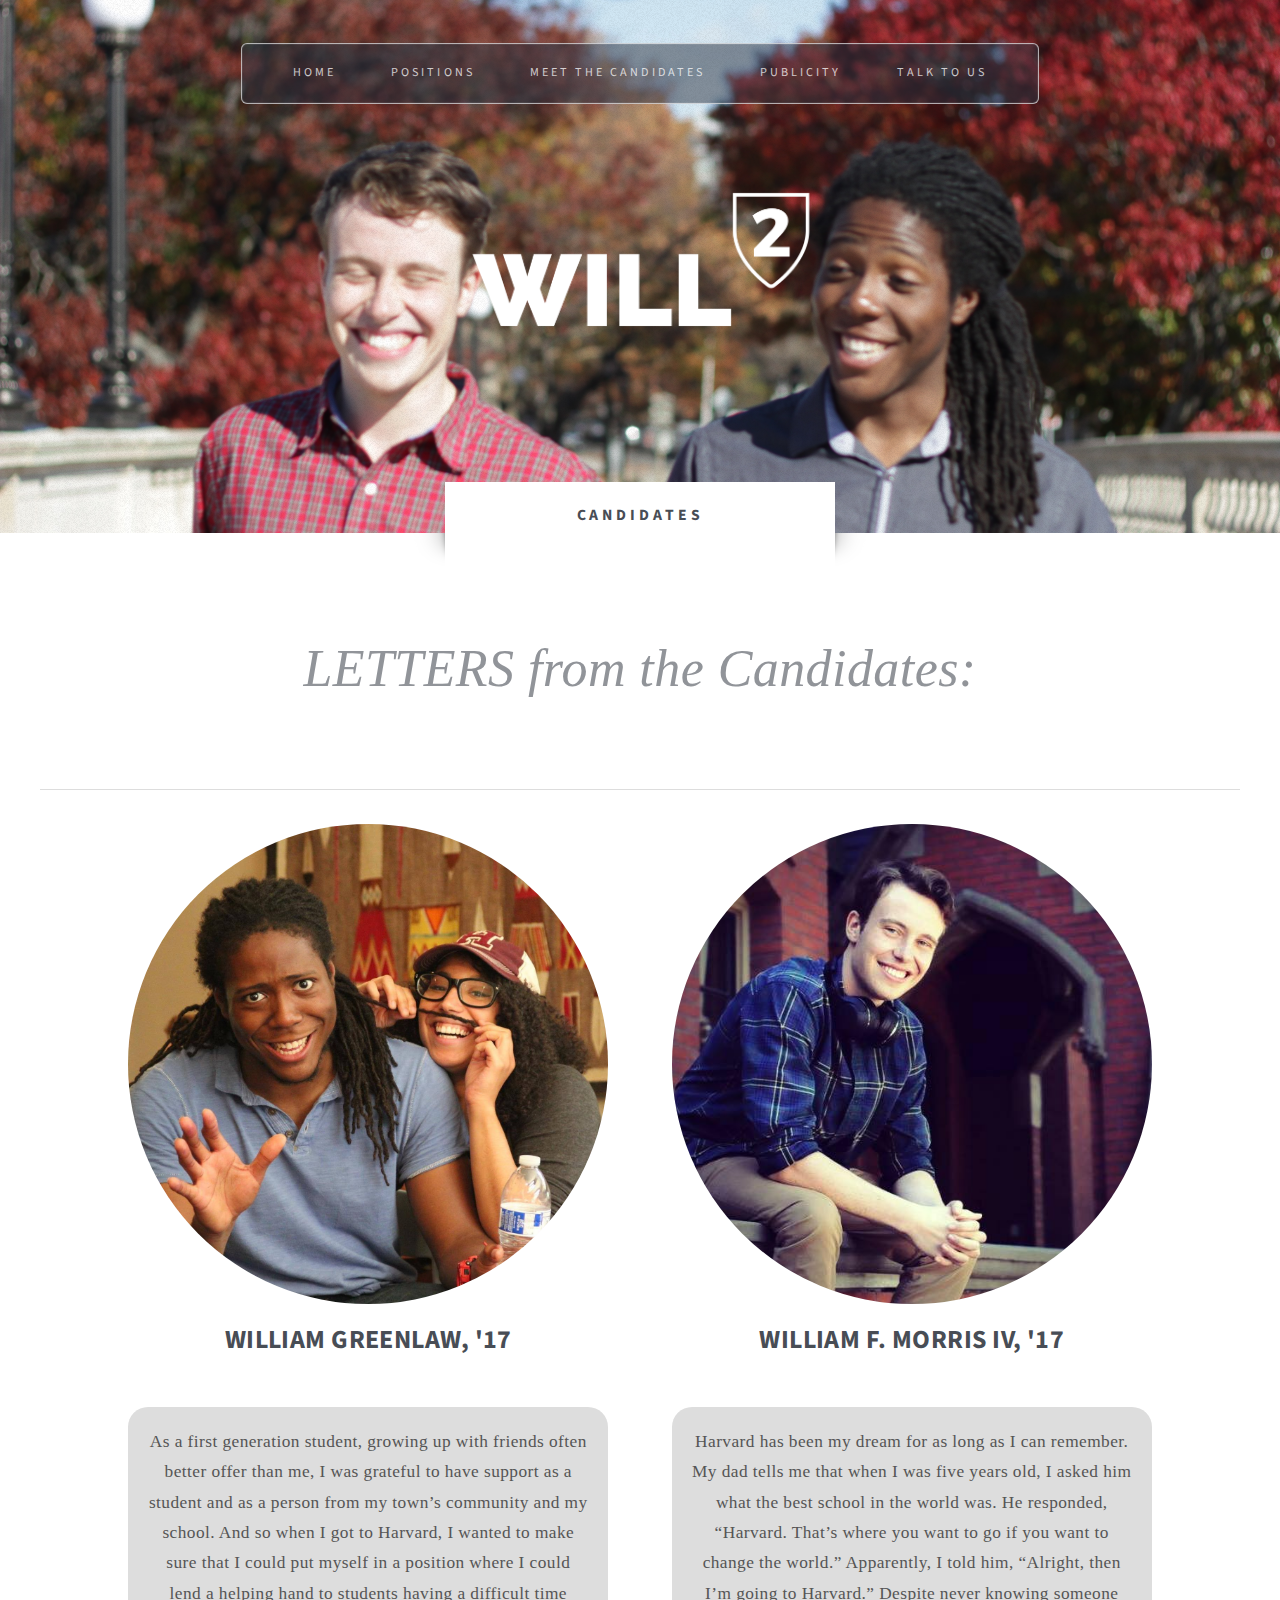
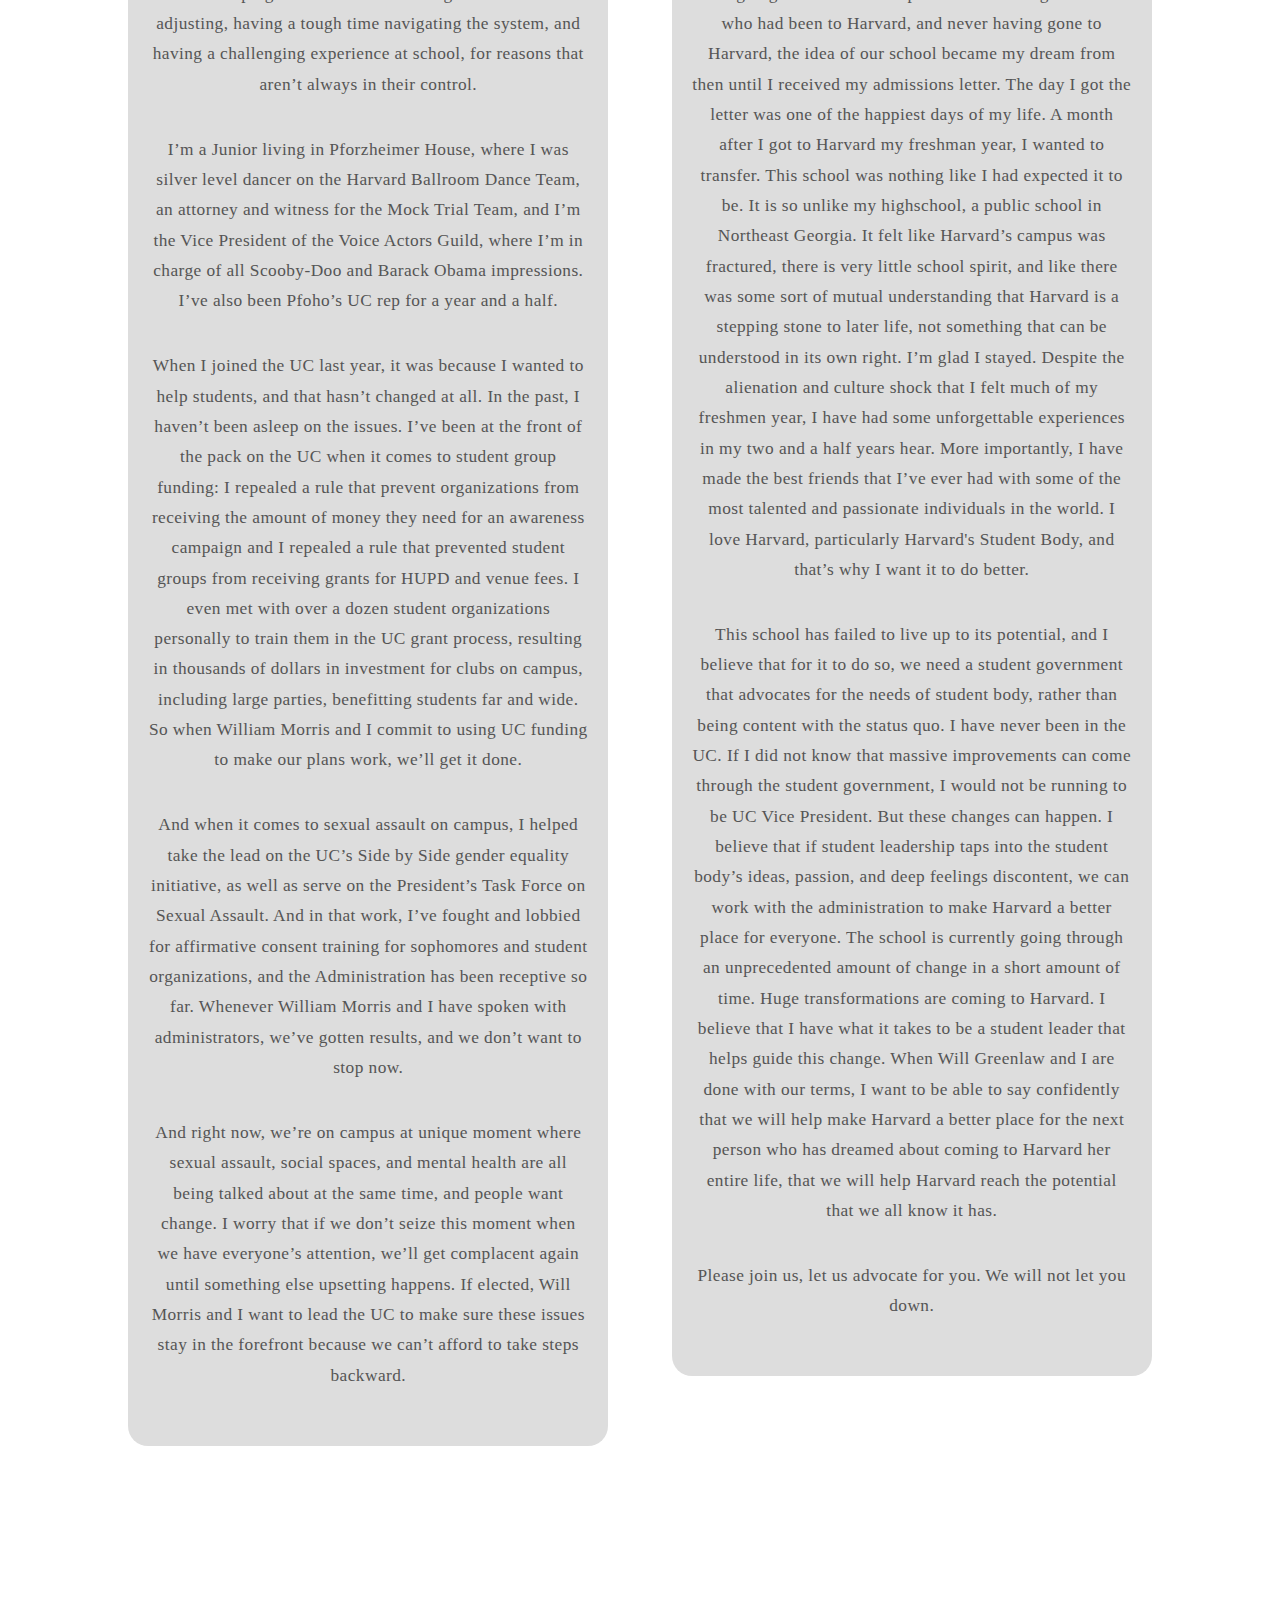
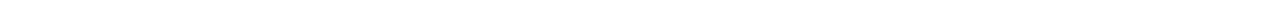
==== commit db1fedf2: "Updated all information on website, updated background picture, fixed alignment bugs" ====
--- a/candidates.html
+++ b/candidates.html
@@ -6,13 +6,20 @@
 -->
 <html>
 	<head>
-		<title>Left Sidebar - >Escape Velocity by HTML5 UP</title>
+		<title>Candidates</title>
 		<meta charset="utf-8" />
 		<meta name="viewport" content="width=device-width, initial-scale=1" />
 		<!--[if lte IE 8]><script src="assets/js/ie/html5shiv.js"></script><![endif]-->
 		<link rel="stylesheet" href="assets/css/main.css" />
 		<!--[if lte IE 8]><link rel="stylesheet" href="assets/css/ie8.css" /><![endif]-->
 	</head>
+	<script>
+		$( document ).ready(function() {
+			$(".bioClick").onClick(function(){
+				$(this).parent().class(".bio").toggle();
+			});
+		});
+	</script>
 	<body class="no-sidebar">
 		<div id="page-wrapper">
 
@@ -32,10 +39,9 @@
 									<li>
 										<a href="#">Positions</a>
 										<ul>
-											<li><a href="#">Sexual Assault</a></li>
-											<li><a href="#">Mental Health</a></li>
-											<li><a href="#">Social Spaces</a></li>
-											<li><a href="#">Accessibility</a></li>
+											<li><a href="sexual_assault.html">Sexual Assault</a></li>
+											<li><a href="mental.html">Mental Health</a></li>
+											<li><a href="social.html">Social Spaces</a></li>
 										</ul>
 									</li>
 									<li><a href="candidates.html">Meet the Candidates</a></li>
@@ -52,7 +58,9 @@
 					<div id="main" class="container">
 
 						<!-- Content -->
-							<div id="content">
+							<div id="content" align="center">
+								<p id="head"><i>LETTERS from the Candidates:</i></p>
+								<hr>
 								<div class = "block">
 									<div class="profile-block">
 										<img class="profile" src="images/greenlaw.jpg">
@@ -61,21 +69,17 @@
 										</div>
 									</div>
 									<div class = "profile-content">
-										<p>Fringilla nisl. Donec accumsan interdum nisi, quis tincidunt felis sagittis eget.
-											odio eleifend. Duis commodo fringilla commodo. Aliquam erat volutpat. Vestibulum
-											facilisis leo magna. Cras sit amet urna eros, id egestas urna. Quisque aliquam
-											tempus euismod. Vestibulum ante ipsum primis in faucibus.</p>
-											<p>Phasellus nisl nisl, varius id porttitor sed, pellentesque ac orci. Pellentesque
-											habitant morbi tristique senectus et netus et malesuada fames ac turpis egestas. Morbi
-											bibendum justo sed mauris vehicula malesuada aliquam elit imperdiet. Aliquam eu nibh
-											lorem, eget gravida mi. Duis odio diam, luctus et vulputate vitae, vehicula ac dolor.
-											Pellentesque at urna eget tellus lobortis ultrices sed non erat. Donec eget erat non
-											magna volutpat malesuada quis eget eros. Nullam sodales cursus sapien, id consequat
-											leo suscipit ut. Praesent id turpis vitae turpis pretium ultricies. Vestibulum sit
-											amet risus elit.</p>
+										<!-- <div class = "bioClick">click here</div> -->
+										<!-- <div class="bio"> -->
+											<p>As a first generation student, growing up with friends often better offer than me, I was grateful to have support as a student and as a person from my town’s community and my school. And so when I got to Harvard, I wanted to make sure that I could put myself in a position where I could lend a helping hand to students having a difficult time adjusting, having a tough time navigating the system, and having a challenging experience at school, for reasons that aren’t always in their control.</p>
+												<p>I’m a Junior living in Pforzheimer House, where I was silver level dancer on the Harvard Ballroom Dance Team, an attorney and witness for the Mock Trial Team, and I’m the Vice President of the Voice Actors Guild, where I’m in charge of all Scooby-Doo and Barack Obama impressions. I’ve also been Pfoho’s UC rep for a year and a half.</p>
+											<p>When I joined the UC last year, it was because I wanted to help students, and that hasn’t changed at all. In the past, I haven’t been asleep on the issues. I’ve been at the front of the pack on the UC when it comes to student group funding:  I repealed a rule that prevent organizations from receiving the amount of money they need for an awareness campaign and I repealed a rule that prevented student groups from receiving grants for HUPD and venue fees. I even met with over a dozen student organizations personally to train them in the UC grant process, resulting in thousands of dollars in investment for clubs on campus, including large parties, benefitting students far and wide. So when William Morris and I commit to using UC funding to make our plans work, we’ll get it done.</p>
+											<p>And when it comes to sexual assault on campus, I helped take the lead on the UC’s Side by Side gender equality initiative, as well as serve on the President’s Task Force on Sexual Assault. And in that work, I’ve fought and lobbied for affirmative consent training for sophomores and student organizations, and the Administration has been receptive so far. Whenever William Morris and I have spoken with administrators, we’ve gotten results, and we don’t want to stop now.</p>
+											<p>And right now, we’re on campus at unique moment where sexual assault, social spaces, and mental health are all being talked about at the same time, and people want change. I worry that if we don’t seize this moment when we have everyone’s attention, we’ll get complacent again until something else upsetting happens. If elected, Will Morris and I want to lead the UC to make sure these issues stay in the forefront because we can’t afford to take steps backward.</p>
+										<!-- </div> -->
 									</div>
 								</div>
-								
+							
 								<div class = "block">
 									<div class="profile-block">
 										<img class="profile" src="images/morris.jpg">
@@ -84,20 +88,12 @@
 										</div>
 									</div>
 									<div class = "profile-content">
-										<p>Fringilla nisl. Donec accumsan interdum nisi, quis tincidunt felis sagittis eget.
-											odio eleifend. Duis commodo fringilla commodo. Aliquam erat volutpat. Vestibulum
-											facilisis leo magna. Cras sit amet urna eros, id egestas urna. Quisque aliquam
-											tempus euismod. Vestibulum ante ipsum primis in faucibus.</p>
-											<p>Phasellus nisl nisl, varius id porttitor sed, pellentesque ac orci. Pellentesque
-											habitant morbi tristique senectus et netus et malesuada fames ac turpis egestas. Morbi
-											bibendum justo sed mauris vehicula malesuada aliquam elit imperdiet. Aliquam eu nibh
-											lorem, eget gravida mi. Duis odio diam, luctus et vulputate vitae, vehicula ac dolor.
-											Pellentesque at urna eget tellus lobortis ultrices sed non erat. Donec eget erat non
-											magna volutpat malesuada quis eget eros. Nullam sodales cursus sapien, id consequat
-											leo suscipit ut. Praesent id turpis vitae turpis pretium ultricies. Vestibulum sit
-											amet risus elit.</p>
+										<p>Harvard has been my dream for as long as I can remember. My dad tells me that when I was five years old, I asked him what the best school in the world was. He responded, “Harvard. That’s where you want to go if you want to change the world.” Apparently, I told him, “Alright, then I’m going to Harvard.” Despite never knowing someone who had been to Harvard, and never having gone to Harvard, the idea of our school became my dream from then until I received my admissions letter. The day I got the letter was one of the happiest days of my life. A month after I got to Harvard my freshman year, I wanted to transfer. This school was nothing like I had expected it to be. It is so unlike my highschool, a public school in Northeast Georgia. It felt like Harvard’s campus was fractured, there is very little school spirit, and like there was some sort of mutual understanding that Harvard is a stepping stone to later life, not something that can be understood in its own right. I’m glad I stayed. Despite the alienation and culture shock that I felt much of my freshmen year, I have had some unforgettable experiences in my two and a half years hear. More importantly, I have made the best friends that I’ve ever had with some of the most talented and passionate individuals in the world. I love Harvard, particularly Harvard's Student Body, and that’s why I want it to do better. </p>
+											<p>This school has failed to live up to its potential, and I believe that for it to do so, we need a student government that advocates for the needs of student body, rather than being content with the status quo. I have never been in the UC. If I did not know that massive improvements can come through the student government, I would not be running to be UC Vice President. But these changes can happen. I believe that if student leadership taps into the student body’s ideas, passion, and deep feelings discontent, we can work with the administration to make Harvard a better place for everyone. The school is currently going through an unprecedented amount of change in a short amount of time. Huge transformations are coming to Harvard. I believe that I have what it takes to be a student leader that helps guide this change. When Will Greenlaw and I are done with our terms, I want to be able to say confidently that we will help make Harvard a better place for the next person who has dreamed about coming to Harvard her entire life, that we will help Harvard reach the potential that we all know it has.</p>
+											<p>Please join us, let us advocate for you. We will not let you down.</p>
 									</div>
 								</div>
+					
 							</div>
 
 					</div>
@@ -113,6 +109,12 @@
 			<script src="assets/js/util.js"></script>
 			<!--[if lte IE 8]><script src="assets/js/ie/respond.min.js"></script><![endif]-->
 			<script src="assets/js/main.js"></script>
-
+			<script>
+				$(document).ready(function() {
+					$(".bioClick").click(function(){
+						$(this).parent().class(".bio").toggle();
+					});
+				});
+			</script>
 	</body>
 </html>--- a/assets/css/main.css
+++ b/assets/css/main.css
@@ -1599,7 +1599,7 @@
 			}
 
 	#header-wrapper {
-		background: url("../../images/banner.jpg") center center;
+		background: url("../../images/background.jpg") center center;
 		background-size: cover;
 	}
 
@@ -1704,24 +1704,25 @@
 /* Logo */
 
 	#logo h1 {
-		font-weight: 900;
+		font-weight: 700;
 		text-transform: uppercase;
 		color: #fff;
 	}
 
 	#logo p {
 		color: #eee;
-		color: rgba(255, 255, 255, 0.5);
+		color: rgb(255, 255, 255);
 		text-transform: uppercase;
 	}
 
 /* Intro */
 
 	#intro > .style2 {
-		font-weight: 700;
+		font-weight: 400;
 		color: #fff;
 		border-radius: 0.35em;
-		box-shadow: inset 0px 0px 1px 1px rgba(255, 255, 255, 0.25);
+		box-shadow: inset 0px 0px 1px 1px rgba(255, 255, 255,1);
+		padding: 30px;
 	}
 
 		#intro > .style2 a {
@@ -2018,8 +2019,9 @@
 				#nav > ul {
 					display: inline-block;
 					border-radius: 0.35em;
-					box-shadow: inset 0px 0px 1px 1px rgba(255, 255, 255, 0.25);
+					box-shadow: inset 0px 0px 1px 1px rgba(255, 255, 255, 0.7);
 					padding: 0 1.5em 0 1.5em;
+					background: rgba(44, 50, 63, 0.5)
 				}
 
 					#nav > ul > li {
@@ -2233,6 +2235,7 @@
 			#footer-wrapper hr {
 				margin: 3em 0 3em 0;
 			}
+
 
 		/* Header */
 
@@ -2655,6 +2658,7 @@
 
 			#content {
 				padding: 0 0 2em 0;
+				margin: 0;
 			}
 
 				#content header.style1 {
@@ -2693,18 +2697,17 @@
 /* Additional CSS */ 
 
 .block {
-	width: 90%;
+	width: 40%;
+	position: relative;
+	top: 0px;
+	margin: 0px 30px 0px 30px;
 	display: inline-block;
-	position: relative;
-	left: 5%;
-	margin-bottom: 50px;
+	vertical-align: top;
 }
 
 .profile-block {
-	width: 33%;
-	margin-right: 50px;
+	width: 100%;
 	display: inline-block;
-
 }
 
 img.profile {
@@ -2714,14 +2717,55 @@
 }
 
 .profile-title {
-	font-size: 1.3em;
+	font-size: 1.5em;
+	padding-top: 10px;
 }
 
 .profile-content {
-	width: 60%;
+	width: 100%;
 	background-color: #DDDDDD;
 	color: #555555;
 	display: inline-block;
 	border-radius: 20px;
 	padding: 20px;
+}
+
+.profile-content > p
+{
+	font-family: 'Crimson Text', serif;
+	font-weight: 400;
+}
+
+.content-block {
+	width: 90%;
+	position: relative;
+	left: 0px;
+	border-radius: 30px;
+	padding: 30px;
+	border: 5px solid #222835;
+	margin-top: 30px;
+}
+
+#logo {
+	position: relative;
+	bottom: 50px;
+	font-size: 1.5em;
+	color: white;
+}
+.bio {
+	display: show;
+}
+
+.content-block > h1 {
+	font-size: 1.5em;
+	color: #e97770;
+}
+#head {
+	font-family: 'Crimson Text', serif;
+	font-size: 3em;
+	float: top;
+}
+
+hr {
+	margin-top: 10px;
 }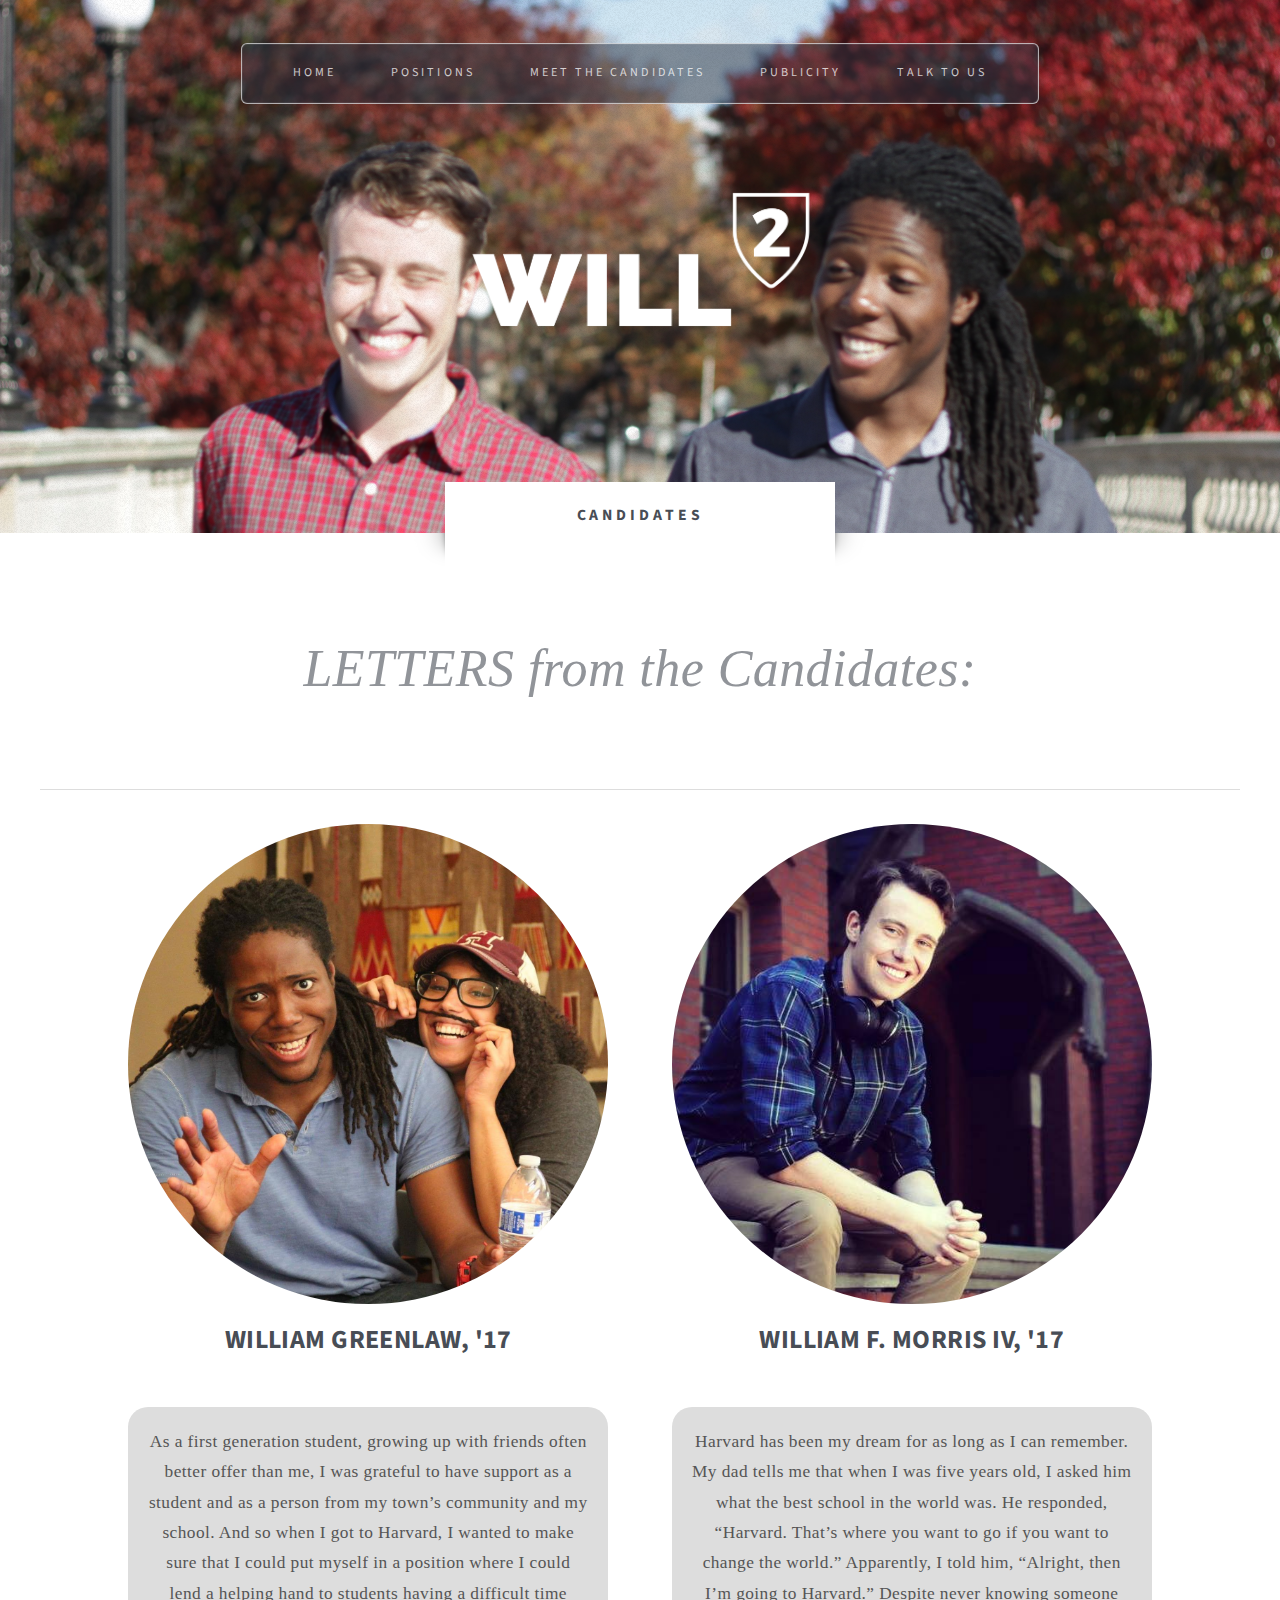
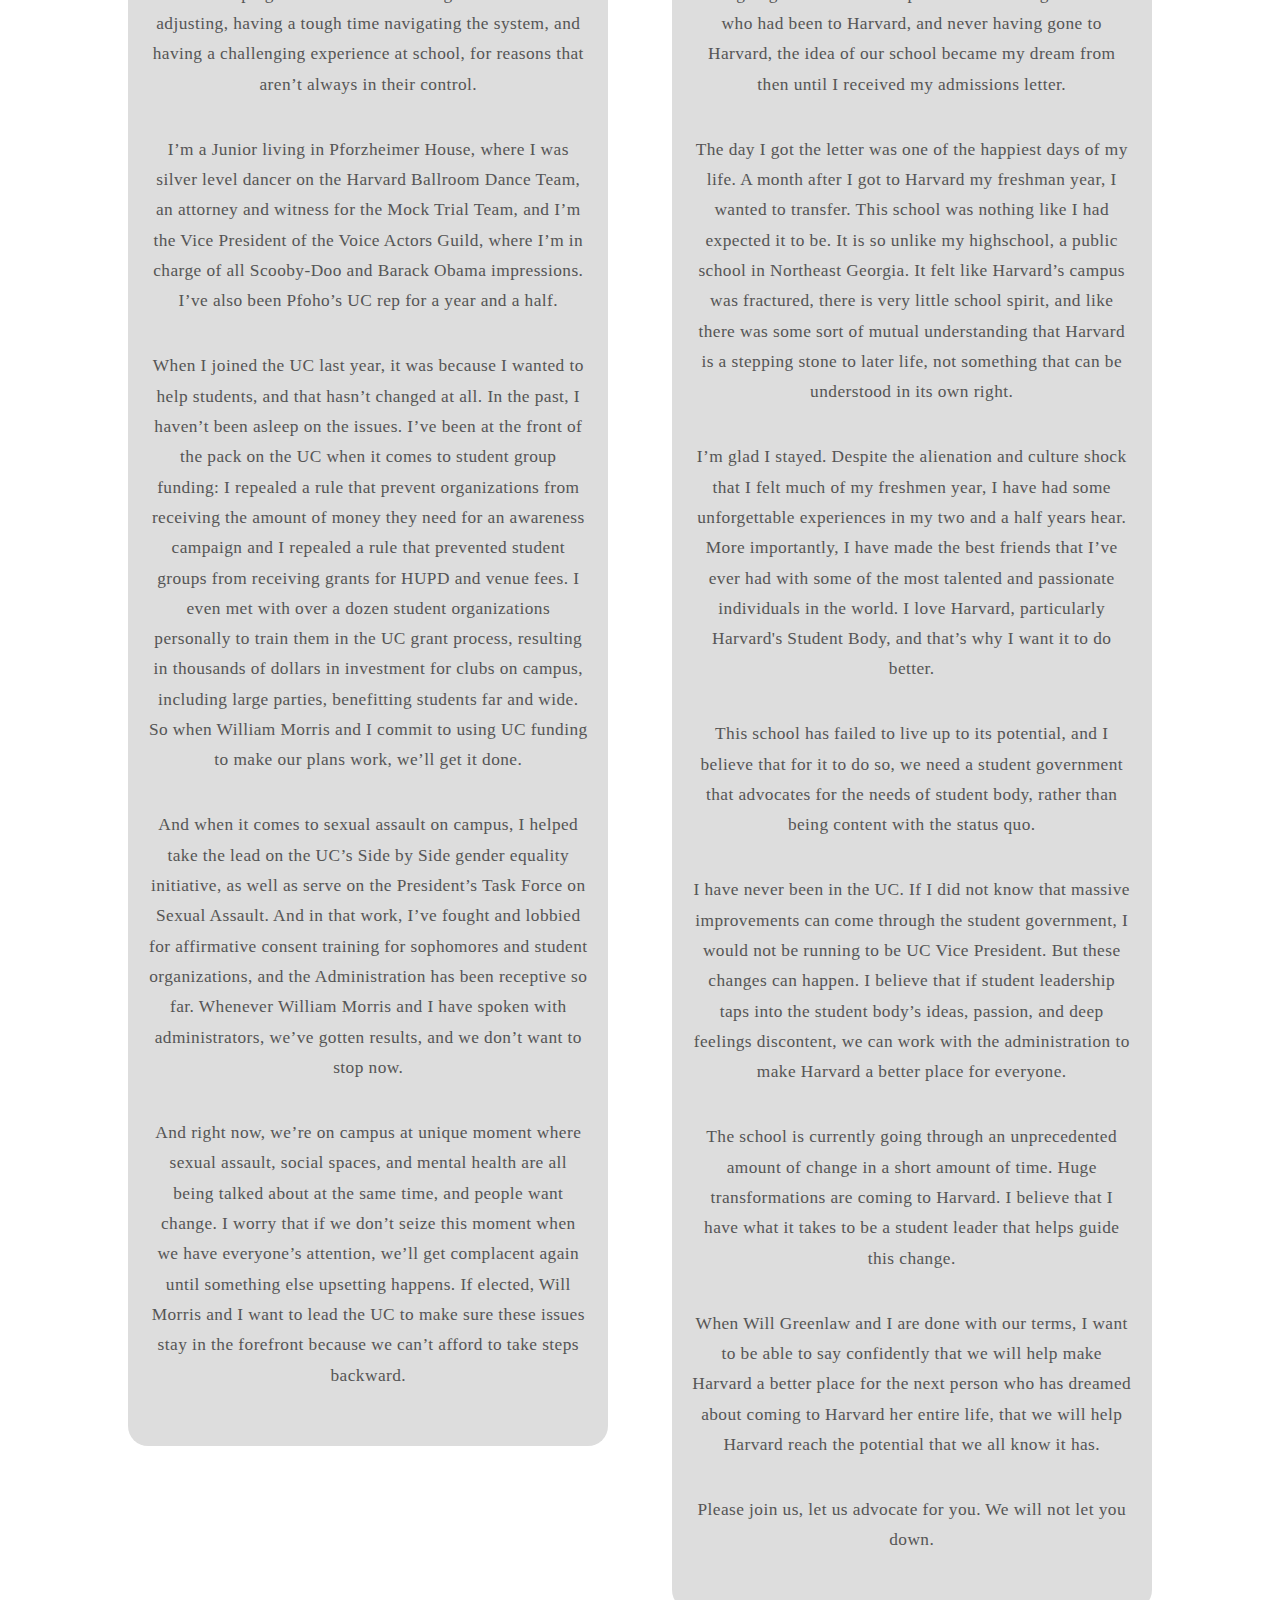
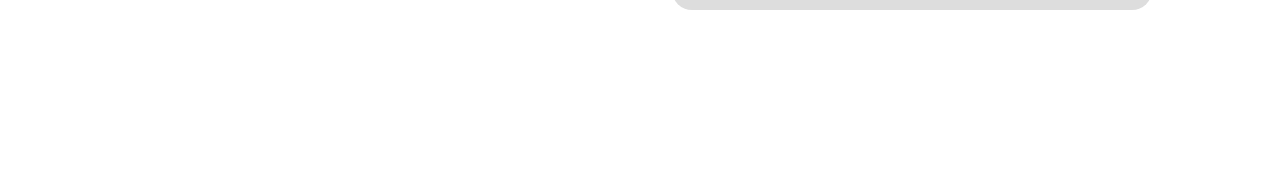
==== commit aed843de: "changed paragraph spacing for candidate page and added favicon" ====
--- a/candidates.html
+++ b/candidates.html
@@ -35,7 +35,7 @@
 						<!-- Nav -->
 							<nav id="nav">
 								<ul>
-									<li class="current"><a href="index.html">Home</a></li>
+									<li class="current"><a href="index.php">Home</a></li>
 									<li>
 										<a href="#">Positions</a>
 										<ul>
@@ -88,8 +88,13 @@
 										</div>
 									</div>
 									<div class = "profile-content">
-										<p>Harvard has been my dream for as long as I can remember. My dad tells me that when I was five years old, I asked him what the best school in the world was. He responded, “Harvard. That’s where you want to go if you want to change the world.” Apparently, I told him, “Alright, then I’m going to Harvard.” Despite never knowing someone who had been to Harvard, and never having gone to Harvard, the idea of our school became my dream from then until I received my admissions letter. The day I got the letter was one of the happiest days of my life. A month after I got to Harvard my freshman year, I wanted to transfer. This school was nothing like I had expected it to be. It is so unlike my highschool, a public school in Northeast Georgia. It felt like Harvard’s campus was fractured, there is very little school spirit, and like there was some sort of mutual understanding that Harvard is a stepping stone to later life, not something that can be understood in its own right. I’m glad I stayed. Despite the alienation and culture shock that I felt much of my freshmen year, I have had some unforgettable experiences in my two and a half years hear. More importantly, I have made the best friends that I’ve ever had with some of the most talented and passionate individuals in the world. I love Harvard, particularly Harvard's Student Body, and that’s why I want it to do better. </p>
-											<p>This school has failed to live up to its potential, and I believe that for it to do so, we need a student government that advocates for the needs of student body, rather than being content with the status quo. I have never been in the UC. If I did not know that massive improvements can come through the student government, I would not be running to be UC Vice President. But these changes can happen. I believe that if student leadership taps into the student body’s ideas, passion, and deep feelings discontent, we can work with the administration to make Harvard a better place for everyone. The school is currently going through an unprecedented amount of change in a short amount of time. Huge transformations are coming to Harvard. I believe that I have what it takes to be a student leader that helps guide this change. When Will Greenlaw and I are done with our terms, I want to be able to say confidently that we will help make Harvard a better place for the next person who has dreamed about coming to Harvard her entire life, that we will help Harvard reach the potential that we all know it has.</p>
+										<p>Harvard has been my dream for as long as I can remember. My dad tells me that when I was five years old, I asked him what the best school in the world was. He responded, “Harvard. That’s where you want to go if you want to change the world.” Apparently, I told him, “Alright, then I’m going to Harvard.” Despite never knowing someone who had been to Harvard, and never having gone to Harvard, the idea of our school became my dream from then until I received my admissions letter. </p>
+											<p>The day I got the letter was one of the happiest days of my life. A month after I got to Harvard my freshman year, I wanted to transfer. This school was nothing like I had expected it to be. It is so unlike my highschool, a public school in Northeast Georgia. It felt like Harvard’s campus was fractured, there is very little school spirit, and like there was some sort of mutual understanding that Harvard is a stepping stone to later life, not something that can be understood in its own right. </p>
+												<P>I’m glad I stayed. Despite the alienation and culture shock that I felt much of my freshmen year, I have had some unforgettable experiences in my two and a half years hear. More importantly, I have made the best friends that I’ve ever had with some of the most talented and passionate individuals in the world. I love Harvard, particularly Harvard's Student Body, and that’s why I want it to do better. </p>
+											<p>This school has failed to live up to its potential, and I believe that for it to do so, we need a student government that advocates for the needs of student body, rather than being content with the status quo. 
+												<p>I have never been in the UC. If I did not know that massive improvements can come through the student government, I would not be running to be UC Vice President. But these changes can happen. I believe that if student leadership taps into the student body’s ideas, passion, and deep feelings discontent, we can work with the administration to make Harvard a better place for everyone. </p>
+													<p>The school is currently going through an unprecedented amount of change in a short amount of time. Huge transformations are coming to Harvard. I believe that I have what it takes to be a student leader that helps guide this change. </p>
+														<p>When Will Greenlaw and I are done with our terms, I want to be able to say confidently that we will help make Harvard a better place for the next person who has dreamed about coming to Harvard her entire life, that we will help Harvard reach the potential that we all know it has.</p>
 											<p>Please join us, let us advocate for you. We will not let you down.</p>
 									</div>
 								</div>
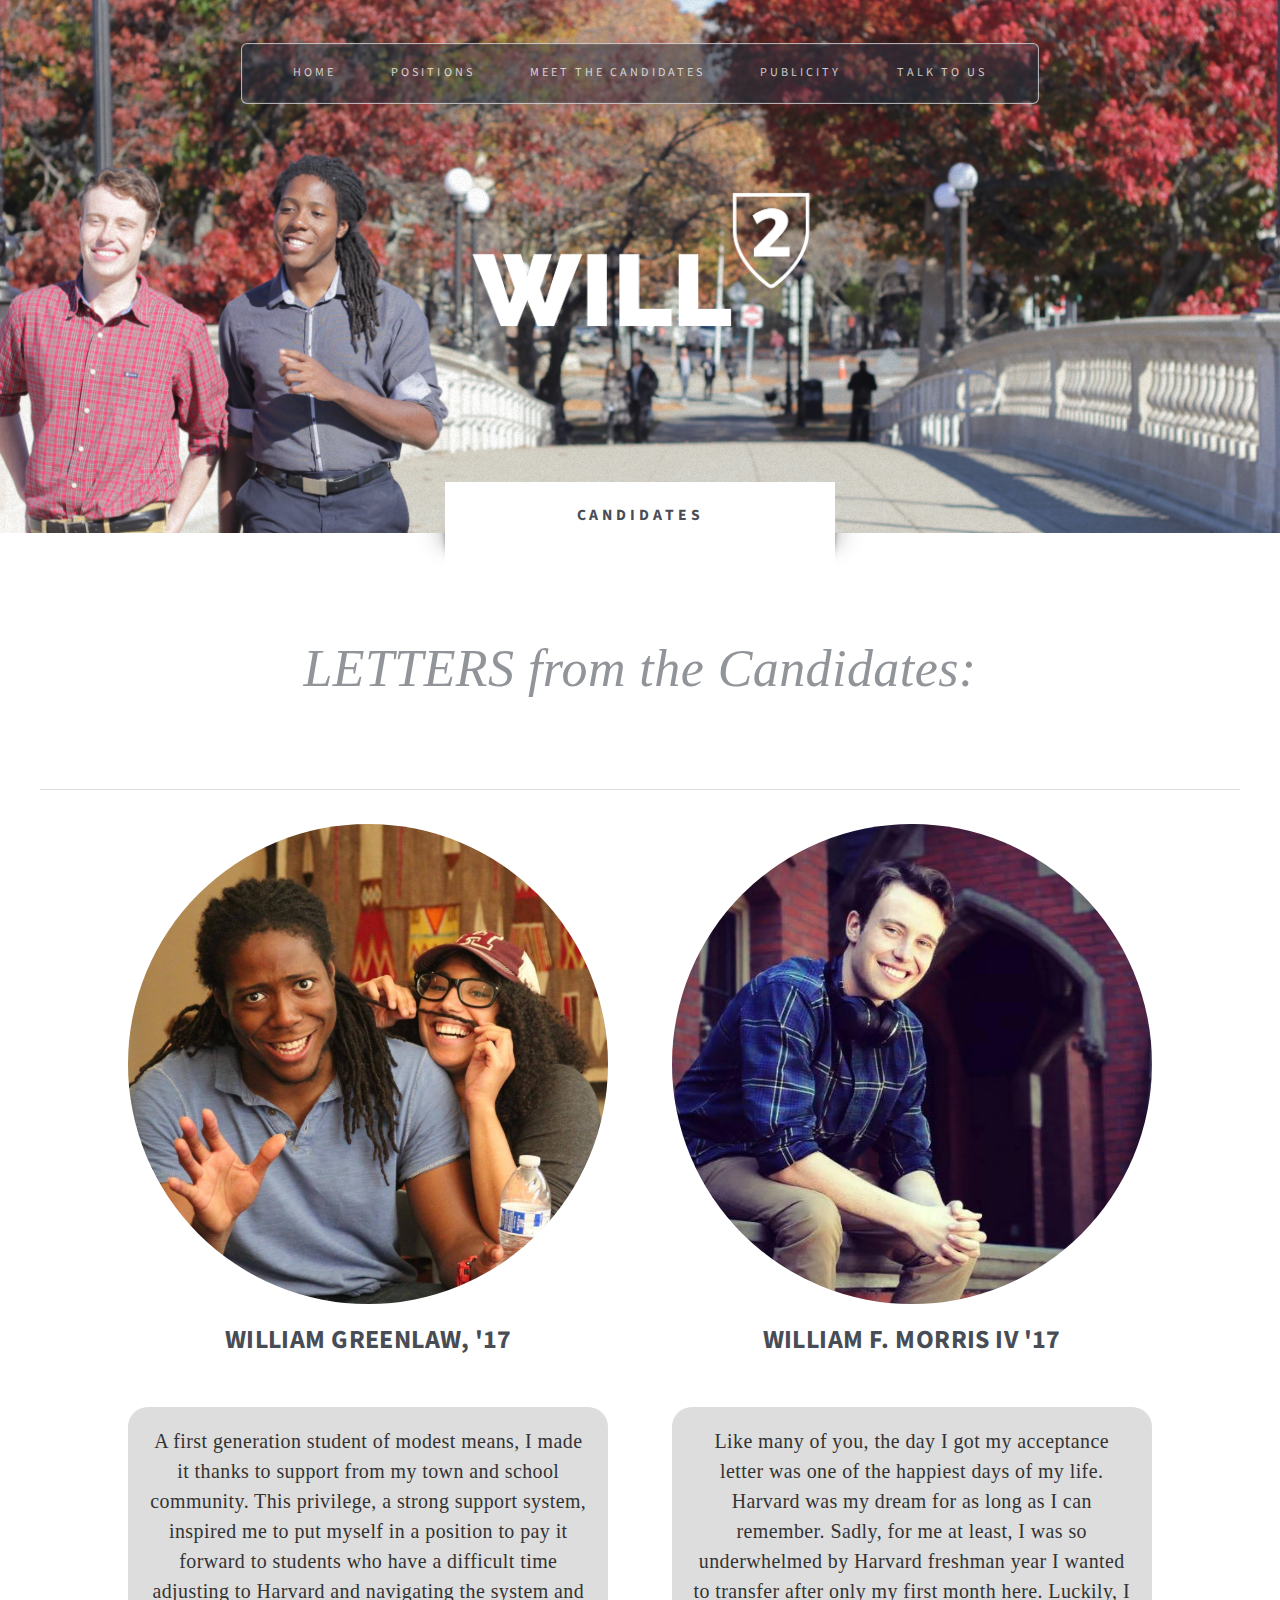
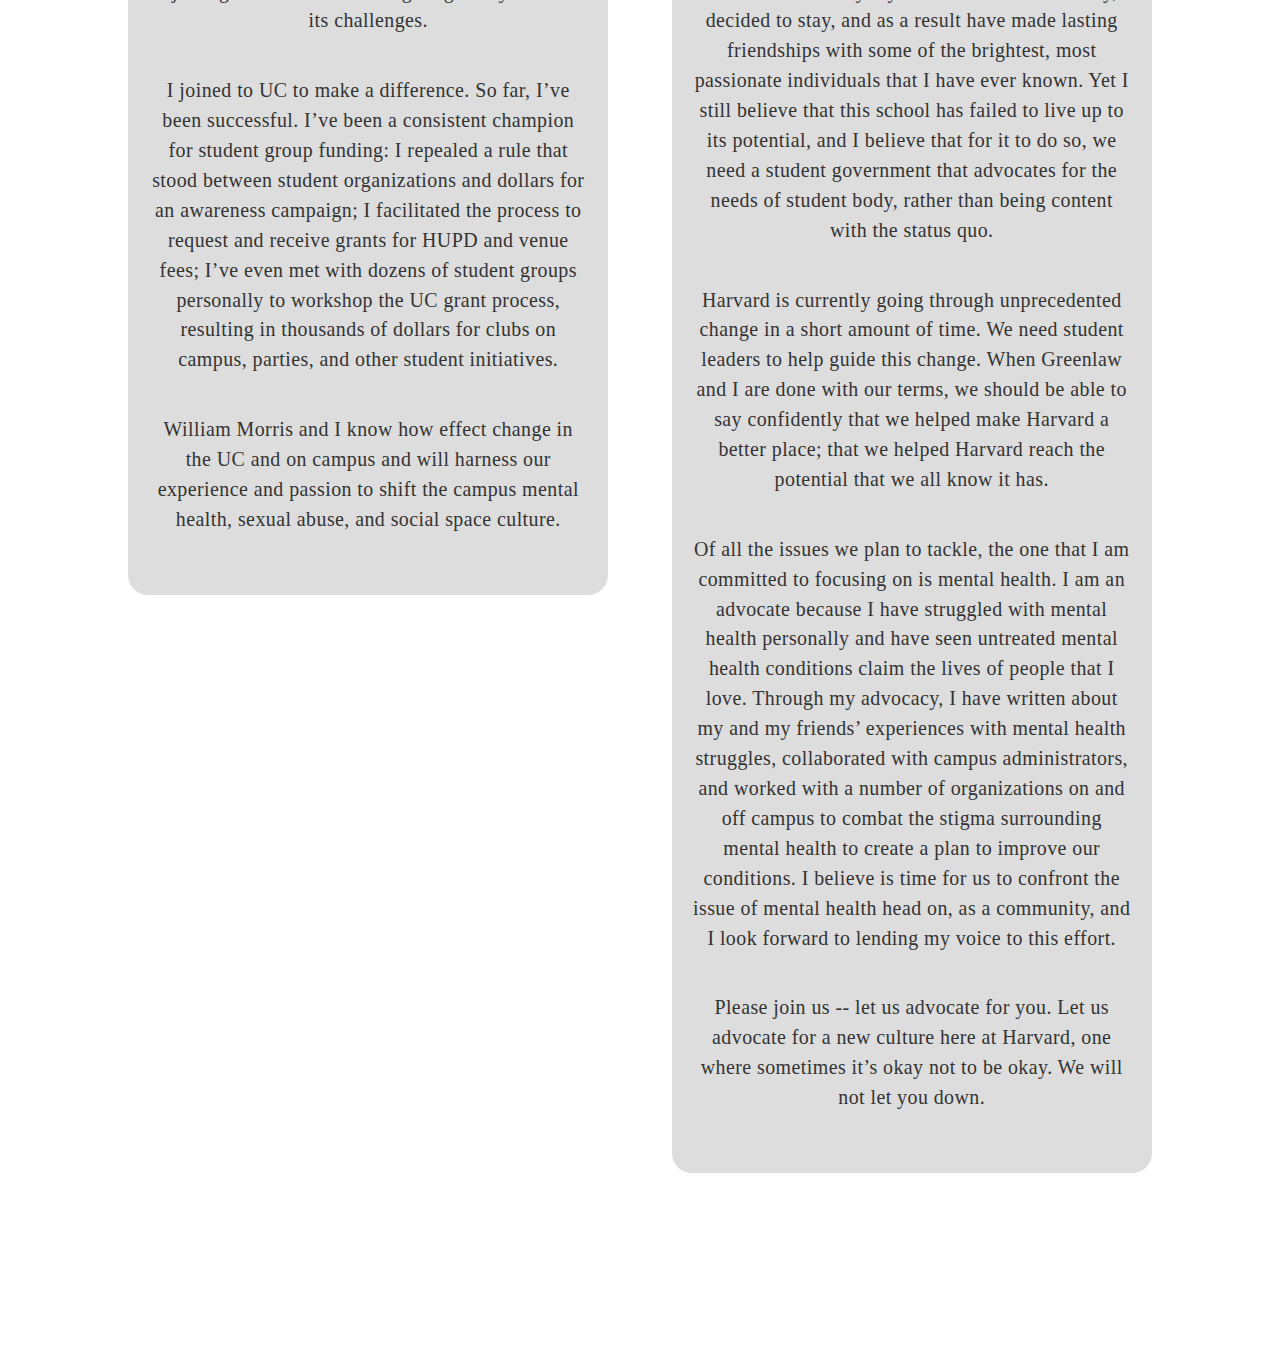
==== commit 817b50e8: "Changes to bios" ====
--- a/candidates.html
+++ b/candidates.html
@@ -6,7 +6,7 @@
 -->
 <html>
 	<head>
-		<title>Candidates</title>
+		<title>Meet the Candidates</title>
 		<meta charset="utf-8" />
 		<meta name="viewport" content="width=device-width, initial-scale=1" />
 		<!--[if lte IE 8]><script src="assets/js/ie/html5shiv.js"></script><![endif]-->
@@ -71,11 +71,11 @@
 									<div class = "profile-content">
 										<!-- <div class = "bioClick">click here</div> -->
 										<!-- <div class="bio"> -->
-											<p>As a first generation student, growing up with friends often better offer than me, I was grateful to have support as a student and as a person from my town’s community and my school. And so when I got to Harvard, I wanted to make sure that I could put myself in a position where I could lend a helping hand to students having a difficult time adjusting, having a tough time navigating the system, and having a challenging experience at school, for reasons that aren’t always in their control.</p>
-												<p>I’m a Junior living in Pforzheimer House, where I was silver level dancer on the Harvard Ballroom Dance Team, an attorney and witness for the Mock Trial Team, and I’m the Vice President of the Voice Actors Guild, where I’m in charge of all Scooby-Doo and Barack Obama impressions. I’ve also been Pfoho’s UC rep for a year and a half.</p>
-											<p>When I joined the UC last year, it was because I wanted to help students, and that hasn’t changed at all. In the past, I haven’t been asleep on the issues. I’ve been at the front of the pack on the UC when it comes to student group funding:  I repealed a rule that prevent organizations from receiving the amount of money they need for an awareness campaign and I repealed a rule that prevented student groups from receiving grants for HUPD and venue fees. I even met with over a dozen student organizations personally to train them in the UC grant process, resulting in thousands of dollars in investment for clubs on campus, including large parties, benefitting students far and wide. So when William Morris and I commit to using UC funding to make our plans work, we’ll get it done.</p>
-											<p>And when it comes to sexual assault on campus, I helped take the lead on the UC’s Side by Side gender equality initiative, as well as serve on the President’s Task Force on Sexual Assault. And in that work, I’ve fought and lobbied for affirmative consent training for sophomores and student organizations, and the Administration has been receptive so far. Whenever William Morris and I have spoken with administrators, we’ve gotten results, and we don’t want to stop now.</p>
-											<p>And right now, we’re on campus at unique moment where sexual assault, social spaces, and mental health are all being talked about at the same time, and people want change. I worry that if we don’t seize this moment when we have everyone’s attention, we’ll get complacent again until something else upsetting happens. If elected, Will Morris and I want to lead the UC to make sure these issues stay in the forefront because we can’t afford to take steps backward.</p>
+											<p>A first generation student of modest means, I made it thanks to support from my town and school community. This privilege, a strong support system, inspired me to put myself in a position to pay it forward to students who have a difficult time adjusting to Harvard and navigating the system and its challenges. 
+</p>
+												<p>I joined to UC to make a difference. So far, I’ve been successful. I’ve been a consistent champion for student group funding: I repealed a rule that stood between student organizations and dollars for an awareness campaign; I facilitated the process to request and receive grants for HUPD and venue fees; I’ve even met with dozens of student groups personally to workshop the UC grant process, resulting in thousands of dollars for clubs on campus, parties, and other student initiatives.</p>
+											<p>William Morris and I know how effect change in the UC and on campus and will harness our experience and passion to shift the campus mental health, sexual abuse, and social space culture. 
+</p>
 										<!-- </div> -->
 									</div>
 								</div>
@@ -84,18 +84,16 @@
 									<div class="profile-block">
 										<img class="profile" src="images/morris.jpg">
 										<div align="center" class="profile-title">
-											<p><strong>WILLIAM F. MORRIS IV, '17</strong></p> 
+											<p><strong>WILLIAM F. MORRIS IV '17</strong></p> 
 										</div>
 									</div>
 									<div class = "profile-content">
-										<p>Harvard has been my dream for as long as I can remember. My dad tells me that when I was five years old, I asked him what the best school in the world was. He responded, “Harvard. That’s where you want to go if you want to change the world.” Apparently, I told him, “Alright, then I’m going to Harvard.” Despite never knowing someone who had been to Harvard, and never having gone to Harvard, the idea of our school became my dream from then until I received my admissions letter. </p>
-											<p>The day I got the letter was one of the happiest days of my life. A month after I got to Harvard my freshman year, I wanted to transfer. This school was nothing like I had expected it to be. It is so unlike my highschool, a public school in Northeast Georgia. It felt like Harvard’s campus was fractured, there is very little school spirit, and like there was some sort of mutual understanding that Harvard is a stepping stone to later life, not something that can be understood in its own right. </p>
-												<P>I’m glad I stayed. Despite the alienation and culture shock that I felt much of my freshmen year, I have had some unforgettable experiences in my two and a half years hear. More importantly, I have made the best friends that I’ve ever had with some of the most talented and passionate individuals in the world. I love Harvard, particularly Harvard's Student Body, and that’s why I want it to do better. </p>
-											<p>This school has failed to live up to its potential, and I believe that for it to do so, we need a student government that advocates for the needs of student body, rather than being content with the status quo. 
-												<p>I have never been in the UC. If I did not know that massive improvements can come through the student government, I would not be running to be UC Vice President. But these changes can happen. I believe that if student leadership taps into the student body’s ideas, passion, and deep feelings discontent, we can work with the administration to make Harvard a better place for everyone. </p>
-													<p>The school is currently going through an unprecedented amount of change in a short amount of time. Huge transformations are coming to Harvard. I believe that I have what it takes to be a student leader that helps guide this change. </p>
-														<p>When Will Greenlaw and I are done with our terms, I want to be able to say confidently that we will help make Harvard a better place for the next person who has dreamed about coming to Harvard her entire life, that we will help Harvard reach the potential that we all know it has.</p>
-											<p>Please join us, let us advocate for you. We will not let you down.</p>
+										<p> Like many of you, the day I got my acceptance letter was one of the happiest days of my life. Harvard was my dream for as long as I can remember. Sadly, for me at least, I was so underwhelmed by Harvard freshman year I wanted to transfer after only my first month here. Luckily, I decided to stay, and as a result have made lasting friendships with some of the brightest, most passionate individuals that I have ever known. Yet I still believe that this school has failed to live up to its potential, and I believe that for it to do so, we need a student government that advocates for the needs of student body, rather than being content with the status quo. </p>
+											<p>Harvard is currently going through unprecedented change in a short amount of time. We need student leaders to help guide this change. When Greenlaw and I are done with our terms, we should be able to say confidently that we helped make Harvard a better place; that we helped Harvard reach the potential that we all know it has. 
+</p> 
+												<p>Of all the issues we plan to tackle, the one that I am committed to focusing on is mental health. I am an advocate because I have struggled with mental health personally and have seen untreated mental health conditions claim the lives of people that I love. Through my advocacy, I have written about my and my friends’ experiences with mental health struggles, collaborated with campus administrators, and worked with a number of organizations on and off campus to combat the stigma surrounding mental health to create a plan to improve our conditions. I believe is time for us to confront the issue of mental health head on, as a community, and I look forward to lending my voice to this effort.</p>
+											<p>Please join us -- let us advocate for you. Let us advocate for a new culture here at Harvard, one where sometimes it’s okay not to be okay. We will not let you down.</p>
+
 									</div>
 								</div>
 					
--- a/assets/css/main.css
+++ b/assets/css/main.css
@@ -1713,6 +1713,7 @@
 		color: #eee;
 		color: rgb(255, 255, 255);
 		text-transform: uppercase;
+		font-weight: bold;
 	}
 
 /* Intro */
@@ -2724,10 +2725,12 @@
 .profile-content {
 	width: 100%;
 	background-color: #DDDDDD;
-	color: #555555;
+	color: #333333;
 	display: inline-block;
 	border-radius: 20px;
 	padding: 20px;
+	font-size: 1.15em;
+	line-height: 1.5;
 }
 
 .profile-content > p
